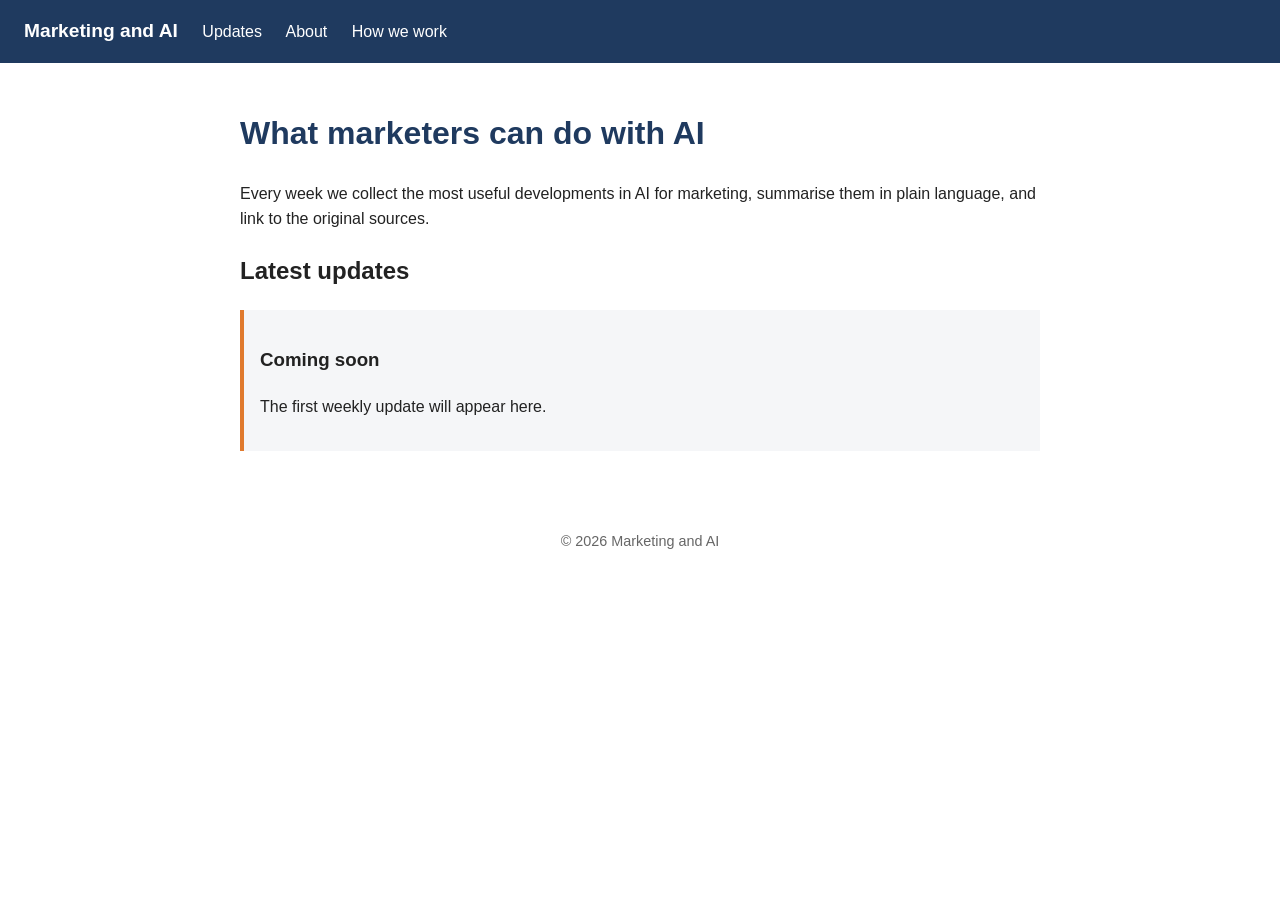
==== index.html @ e008a1bf "Update index.html" ====
<!DOCTYPE html>
<html lang="en">
<head>
  <meta charset="UTF-8">
  <meta name="viewport" content="width=device-width, initial-scale=1">
  <title>Marketing and AI</title>
  <meta name="description" content="Weekly updates on what marketers can do with AI.">
  <link rel="stylesheet" href="style.css">
</head>
<body>
  <header>
    <a href="index.html" class="logo">Marketing and AI</a>
    <a href="updates.html">Updates</a>
    <a href="about.html">About</a>
    <a href="how-we-work.html">How we work</a>
  </header>

  <main>
    <h1>What marketers can do with AI</h1>
    <p>Every week we collect the most useful developments in AI for marketing, summarise them in plain language, and link to the original sources.</p>

    <h2>Latest updates</h2>
    <div class="card">
      <h3>Coming soon</h3>
      <p>The first weekly update will appear here.</p>
    </div>
  </main>

  <footer>
    <p>© 2026 Marketing and AI</p>
  </footer>
</body>
</html>
---- style.css ----
/* Colours used across the whole site */
:root {
  --main: #1f3a5f;
  --accent: #e07a2e;
  --text: #222222;
  --light: #f5f6f8;
}

body {
  margin: 0;
  font-family: Arial, Helvetica, sans-serif;
  color: var(--text);
  line-height: 1.6;
}

/* Top menu */
header {
  background: var(--main);
  padding: 16px 24px;
}
header a {
  color: white;
  text-decoration: none;
  margin-right: 20px;
}
header .logo {
  font-weight: bold;
  font-size: 1.2em;
}

/* Page content */
main {
  max-width: 800px;
  margin: 0 auto;
  padding: 24px;
}
h1 {
  color: var(--main);
}

/* Boxes for updates */
.card {
  background: var(--light);
  border-left: 4px solid var(--accent);
  padding: 16px;
  margin-bottom: 16px;
}

footer {
  text-align: center;
  padding: 24px;
  color: #666666;
  font-size: 0.9em;
}
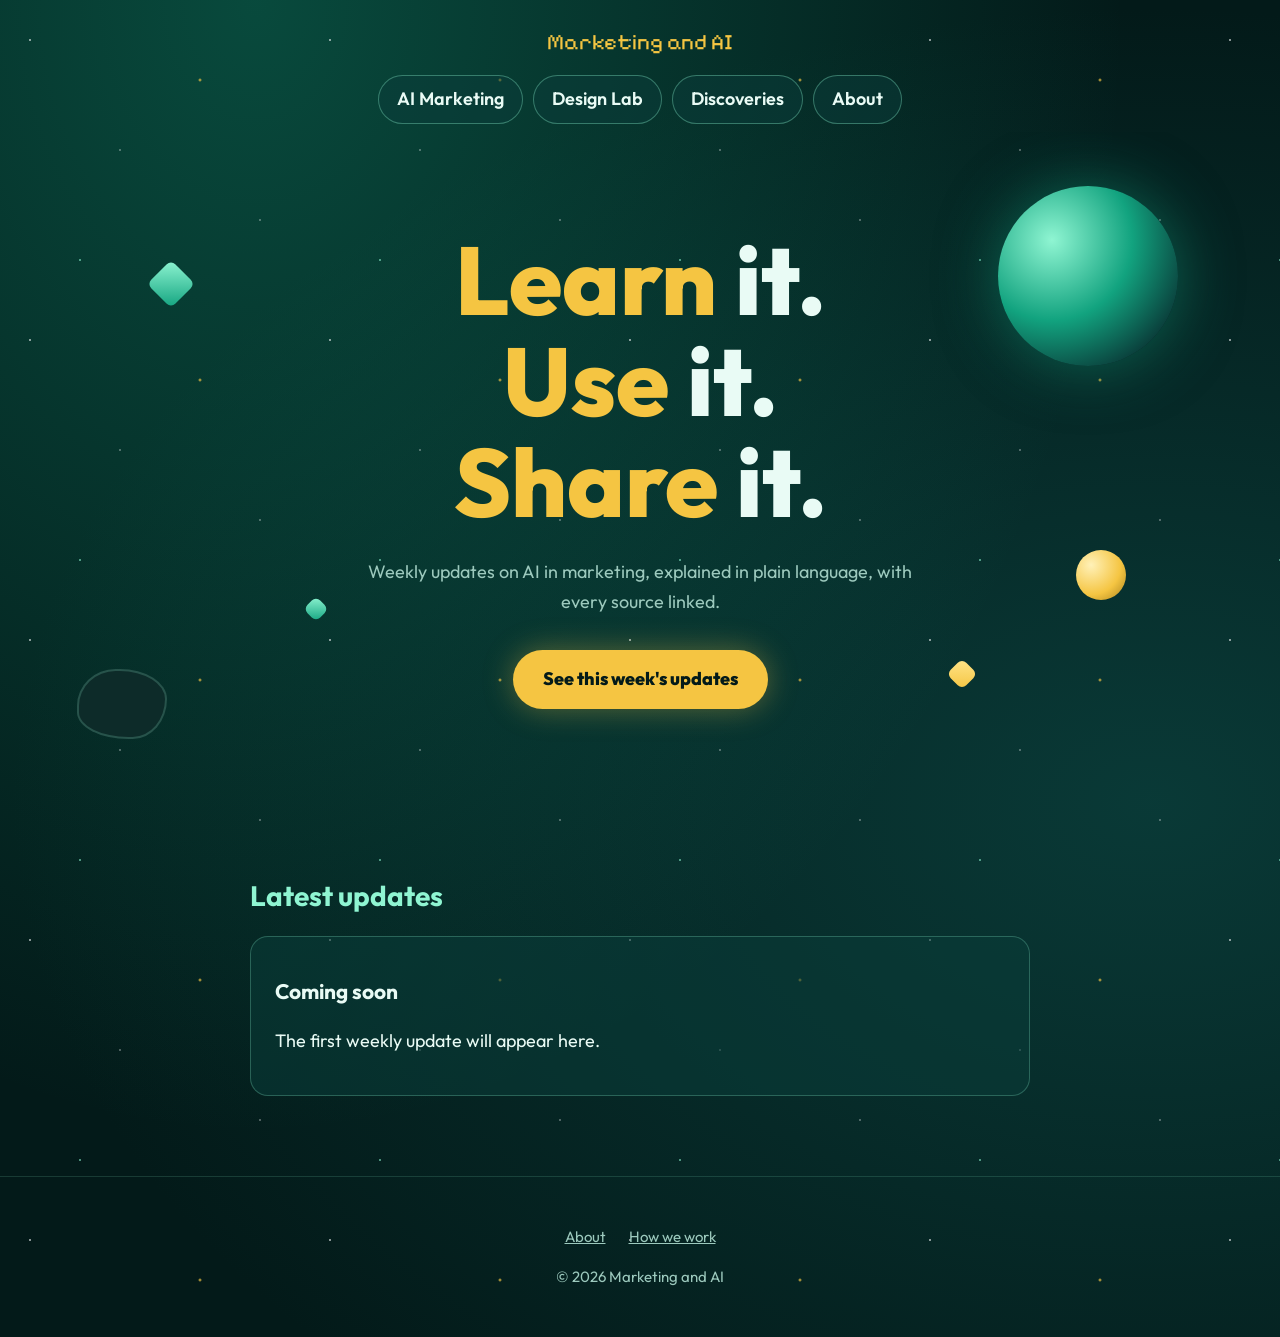
==== commit c2c8b3af: "Update index.html" ====
--- a/index.html
+++ b/index.html
@@ -3,22 +3,39 @@
 <head>
   <meta charset="UTF-8">
   <meta name="viewport" content="width=device-width, initial-scale=1">
-  <title>Marketing and AI</title>
-  <meta name="description" content="Weekly updates on what marketers can do with AI.">
+  <title>Marketing and AI | Learn it. Use it. Share it.</title>
+  <meta name="description" content="Weekly updates on AI in marketing, explained in plain language, with every source linked.">
   <link rel="stylesheet" href="style.css">
 </head>
 <body>
   <header>
     <a href="index.html" class="logo">Marketing and AI</a>
-    <a href="updates.html">Updates</a>
-    <a href="about.html">About</a>
-    <a href="how-we-work.html">How we work</a>
+    <nav>
+      <a href="updates.html">AI Marketing</a>
+      <a href="design-lab.html">Design Lab</a>
+      <a href="discoveries.html">Discoveries</a>
+      <a href="about.html">About</a>
+    </nav>
   </header>
 
+  <section class="hero">
+    <div class="shape planet"></div>
+    <div class="shape moon"></div>
+    <div class="shape crystal c1"></div>
+    <div class="shape crystal c2"></div>
+    <div class="shape crystal c3"></div>
+    <div class="shape rock"></div>
+
+    <h1>
+      <span><em>Learn</em> it.</span>
+      <span><em>Use</em> it.</span>
+      <span><em>Share</em> it.</span>
+    </h1>
+    <p>Weekly updates on AI in marketing, explained in plain language, with every source linked.</p>
+    <a class="button" href="updates.html">See this week's updates</a>
+  </section>
+
   <main>
-    <h1>What marketers can do with AI</h1>
-    <p>Every week we collect the most useful developments in AI for marketing, summarise them in plain language, and link to the original sources.</p>
-
     <h2>Latest updates</h2>
     <div class="card">
       <h3>Coming soon</h3>
@@ -27,7 +44,11 @@
   </main>
 
   <footer>
+    <p><a href="about.html">About</a> <a href="how-we-work.html">How we work</a></p>
     <p>© 2026 Marketing and AI</p>
   </footer>
+
+<!-- Cloudflare Web Analytics --><script type='module' src='https://static.cloudflareinsights.com/beacon.min.js' data-cf-beacon='{"token": "c63829bfea0d47c79f9a91db8008874c"}'></script><!-- End Cloudflare Web Analytics -->
 </body>
+  
 </html>
--- a/style.css
+++ b/style.css
@@ -1,54 +1,239 @@
-/* Colours used across the whole site */
+@import url('https://fonts.googleapis.com/css2?family=Outfit:wght@400;600;800&family=Pixelify+Sans:wght@700&display=swap');
+
+/* Brand colours */
 :root {
-  --main: #1f3a5f;
-  --accent: #e07a2e;
-  --text: #222222;
-  --light: #f5f6f8;
-}
-
+  --deep: #031a19;
+  --teal: #0a3d3a;
+  --emerald: #12a37f;
+  --mint: #8ff5d2;
+  --gold: #f5c542;
+  --text: #e9fbf5;
+  --muted: #9cc9bd;
+}
+
+* { box-sizing: border-box; }
+
+/* Space background: stars plus two soft glows */
 body {
   margin: 0;
-  font-family: Arial, Helvetica, sans-serif;
+  font-family: 'Outfit', Arial, sans-serif;
+  font-size: 18px;
+  line-height: 1.7;
   color: var(--text);
-  line-height: 1.6;
-}
-
-/* Top menu */
+  background-color: var(--deep);
+  background-image:
+    radial-gradient(1.5px 1.5px at 30px 40px, #ffffff, transparent),
+    radial-gradient(1px 1px at 120px 150px, #ffffff, transparent),
+    radial-gradient(2px 2px at 200px 80px, var(--gold), transparent),
+    radial-gradient(1px 1px at 260px 220px, #ffffff, transparent),
+    radial-gradient(1.5px 1.5px at 80px 260px, var(--mint), transparent),
+    radial-gradient(ellipse at 20% 0%, rgba(18,163,127,0.35), transparent 60%),
+    radial-gradient(ellipse at 90% 60%, rgba(10,61,58,0.9), transparent 70%);
+  background-size: 300px 300px, 300px 300px, 300px 300px, 300px 300px, 300px 300px, 100% 100%, 100% 100%;
+}
+
+/* Top: logo and centred menu */
 header {
-  background: var(--main);
-  padding: 16px 24px;
-}
-header a {
-  color: white;
+  text-align: center;
+  padding: 24px 16px 8px;
+}
+.logo {
+  font-family: 'Pixelify Sans', monospace;
+  font-size: 22px;
+  color: var(--gold);
   text-decoration: none;
-  margin-right: 20px;
-}
-header .logo {
-  font-weight: bold;
-  font-size: 1.2em;
-}
-
-/* Page content */
+}
+nav {
+  margin-top: 14px;
+  display: flex;
+  justify-content: center;
+  flex-wrap: wrap;
+  gap: 10px;
+}
+nav a {
+  color: var(--text);
+  text-decoration: none;
+  font-weight: 600;
+  padding: 8px 18px;
+  border: 1px solid rgba(143,245,210,0.35);
+  border-radius: 999px;
+  background: rgba(10,61,58,0.5);
+  transition: all 0.2s;
+}
+nav a:hover {
+  border-color: var(--gold);
+  color: var(--gold);
+}
+
+/* Hero section */
+.hero {
+  position: relative;
+  overflow: hidden;
+  min-height: 75vh;
+  display: flex;
+  flex-direction: column;
+  align-items: center;
+  justify-content: center;
+  text-align: center;
+  padding: 40px 20px;
+}
+.hero h1 {
+  font-size: clamp(44px, 9vw, 96px);
+  font-weight: 800;
+  line-height: 1.05;
+  margin: 0 0 24px;
+  position: relative;
+  z-index: 1;
+}
+.hero h1 span {
+  display: block;
+  opacity: 0;
+  animation: appear 0.8s ease-out forwards;
+}
+.hero h1 span:nth-child(2) { animation-delay: 0.8s; }
+.hero h1 span:nth-child(3) { animation-delay: 1.6s; }
+.hero h1 em {
+  font-style: normal;
+  color: var(--gold);
+}
+.hero p {
+  max-width: 560px;
+  color: var(--muted);
+  margin: 0 0 32px;
+  position: relative;
+  z-index: 1;
+}
+@keyframes appear {
+  from { opacity: 0; transform: translateY(20px); }
+  to { opacity: 1; transform: translateY(0); }
+}
+
+/* The gold button */
+.button {
+  display: inline-block;
+  position: relative;
+  z-index: 1;
+  background: var(--gold);
+  color: var(--deep);
+  font-weight: 800;
+  text-decoration: none;
+  padding: 14px 30px;
+  border-radius: 999px;
+  box-shadow: 0 0 30px rgba(245,197,66,0.35);
+  transition: transform 0.2s;
+}
+.button:hover { transform: translateY(-3px); }
+
+/* Floating space objects */
+.shape {
+  position: absolute;
+  animation: float 7s ease-in-out infinite;
+}
+.planet {
+  width: 180px;
+  height: 180px;
+  border-radius: 50%;
+  background: radial-gradient(circle at 30% 30%, var(--mint), var(--emerald) 45%, var(--teal) 80%);
+  box-shadow: 0 0 60px rgba(18,163,127,0.5);
+  top: 8%;
+  right: 8%;
+}
+.moon {
+  width: 50px;
+  height: 50px;
+  border-radius: 50%;
+  background: radial-gradient(circle at 30% 30%, #fff1b8, var(--gold) 60%, #a8801c);
+  top: 62%;
+  right: 12%;
+  animation-delay: -3s;
+}
+.crystal {
+  width: 34px;
+  height: 34px;
+  background: linear-gradient(135deg, var(--mint), var(--emerald));
+  rotate: 45deg;
+  border-radius: 6px;
+}
+.c1 { top: 20%; left: 12%; }
+.c2 {
+  bottom: 18%;
+  right: 24%;
+  width: 22px;
+  height: 22px;
+  background: linear-gradient(135deg, #ffe58a, var(--gold));
+  animation-delay: -2s;
+}
+.c3 {
+  bottom: 28%;
+  left: 24%;
+  width: 18px;
+  height: 18px;
+  animation-delay: -4s;
+}
+.rock {
+  width: 90px;
+  height: 70px;
+  background: #0d2b29;
+  border: 2px solid rgba(143,245,210,0.2);
+  border-radius: 45% 55% 40% 60% / 55% 45% 60% 40%;
+  bottom: 10%;
+  left: 6%;
+  animation-duration: 9s;
+}
+@keyframes float {
+  0%, 100% { translate: 0 0; }
+  50% { translate: 0 -22px; }
+}
+
+/* Normal page content */
 main {
-  max-width: 800px;
+  max-width: 820px;
   margin: 0 auto;
-  padding: 24px;
-}
-h1 {
-  color: var(--main);
-}
-
-/* Boxes for updates */
+  padding: 32px 20px 60px;
+}
+main h1 {
+  font-size: 40px;
+  color: var(--gold);
+  line-height: 1.2;
+}
+h2 {
+  font-size: 28px;
+  color: var(--mint);
+  line-height: 1.2;
+  margin-top: 40px;
+}
+h3 {
+  font-size: 21px;
+  line-height: 1.3;
+}
+a { color: var(--gold); }
 .card {
-  background: var(--light);
-  border-left: 4px solid var(--accent);
-  padding: 16px;
-  margin-bottom: 16px;
-}
-
+  background: rgba(10,61,58,0.55);
+  border: 1px solid rgba(143,245,210,0.25);
+  border-radius: 18px;
+  padding: 20px 24px;
+  margin-bottom: 20px;
+}
 footer {
   text-align: center;
-  padding: 24px;
-  color: #666666;
-  font-size: 0.9em;
-}
+  padding: 32px 20px;
+  color: var(--muted);
+  font-size: 15px;
+  border-top: 1px solid rgba(143,245,210,0.15);
+}
+footer a {
+  color: var(--muted);
+  margin: 0 10px;
+}
+
+/* Phones: smaller planet, fewer objects */
+@media (max-width: 600px) {
+  .hero { min-height: auto; padding: 60px 20px; }
+  .planet { width: 110px; height: 110px; top: 2%; right: -25px; }
+  .moon, .rock, .c2 { display: none; }
+}
+
+/* Respect visitors who switch off animations */
+@media (prefers-reduced-motion: reduce) {
+  .shape, .hero h1 span { animation: none; opacity: 1; }
+}
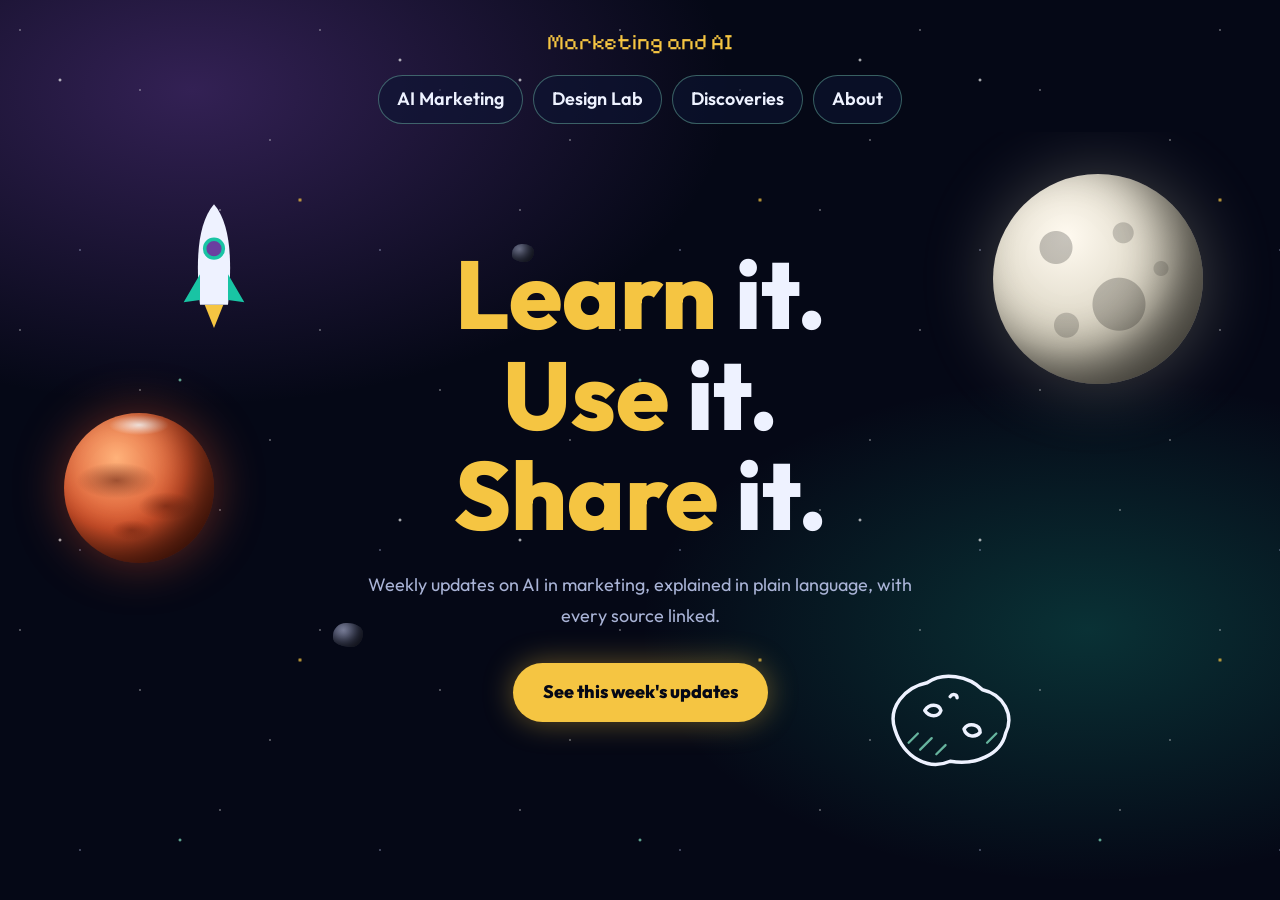
==== commit 815762ee: "Update index.html" ====
--- a/index.html
+++ b/index.html
@@ -18,13 +18,25 @@
     </nav>
   </header>
 
-  <section class="hero">
-    <div class="shape planet"></div>
-    <div class="shape moon"></div>
-    <div class="shape crystal c1"></div>
-    <div class="shape crystal c2"></div>
-    <div class="shape crystal c3"></div>
-    <div class="shape rock"></div>
+   <section class="hero">
+    <div class="float moon"></div>
+    <div class="float mars"></div>
+    <svg class="float rocket" viewBox="0 0 60 110" aria-hidden="true">
+      <path class="flame" d="M22 88 L30 108 L38 88 Z" fill="#f5c542"/>
+      <path d="M30 2 C44 18 46 50 42 88 L18 88 C14 50 16 18 30 2 Z" fill="#eef2ff"/>
+      <path d="M18 62 L4 86 L18 84 Z M42 62 L56 86 L42 84 Z" fill="#19c4a4"/>
+      <circle cx="30" cy="40" r="8" fill="#6b3fa0" stroke="#19c4a4" stroke-width="3"/>
+    </svg>
+    <svg class="doodle" viewBox="0 0 130 100" aria-hidden="true">
+      <path d="M18 58 C12 40 26 22 46 18 C60 8 82 12 94 24 C112 28 122 46 114 62 C110 80 88 90 66 86 C48 94 26 84 18 58 Z"/>
+      <path d="M44 42 C48 36 56 36 58 42 C56 48 48 48 44 42 Z"/>
+      <path d="M78 58 C82 52 92 54 92 61 C88 66 80 65 78 58 Z"/>
+      <path d="M66 30 C68 27 72 28 72 31"/>
+      <path class="shade" d="M30 70 L38 62 M40 76 L50 66 M54 80 L62 72 M98 70 L106 62"/>
+    </svg>
+    <div class="float asteroid a2"></div>
+    <div class="float asteroid a3"></div>
+    <div class="shooting-star"></div>
 
     <h1>
       <span><em>Learn</em> it.</span>
@@ -34,21 +46,3 @@
     <p>Weekly updates on AI in marketing, explained in plain language, with every source linked.</p>
     <a class="button" href="updates.html">See this week's updates</a>
   </section>
-
-  <main>
-    <h2>Latest updates</h2>
-    <div class="card">
-      <h3>Coming soon</h3>
-      <p>The first weekly update will appear here.</p>
-    </div>
-  </main>
-
-  <footer>
-    <p><a href="about.html">About</a> <a href="how-we-work.html">How we work</a></p>
-    <p>© 2026 Marketing and AI</p>
-  </footer>
-
-<!-- Cloudflare Web Analytics --><script type='module' src='https://static.cloudflareinsights.com/beacon.min.js' data-cf-beacon='{"token": "c63829bfea0d47c79f9a91db8008874c"}'></script><!-- End Cloudflare Web Analytics -->
-</body>
-  
-</html>
--- a/style.css
+++ b/style.css
@@ -2,40 +2,76 @@
 
 /* Brand colours */
 :root {
-  --deep: #031a19;
-  --teal: #0a3d3a;
-  --emerald: #12a37f;
+  --space: #050816;
+  --navy: #0d1433;
+  --purple: #6b3fa0;
+  --teal: #19c4a4;
   --mint: #8ff5d2;
   --gold: #f5c542;
-  --text: #e9fbf5;
-  --muted: #9cc9bd;
+  --text: #eef2ff;
+  --muted: #a9b3d6;
 }
 
 * { box-sizing: border-box; }
 
-/* Space background: stars plus two soft glows */
+/* Deep space with two nebula clouds */
 body {
   margin: 0;
+  min-height: 100vh;
   font-family: 'Outfit', Arial, sans-serif;
   font-size: 18px;
   line-height: 1.7;
   color: var(--text);
-  background-color: var(--deep);
+  background:
+    radial-gradient(ellipse 60% 50% at 15% 10%, rgba(107,63,160,0.45), transparent 70%),
+    radial-gradient(ellipse 50% 40% at 85% 70%, rgba(25,196,164,0.22), transparent 70%),
+    var(--space);
+  background-attachment: fixed;
+}
+
+/* Two layers of stars on every page: small drifting ones and bigger twinkling ones */
+body::before,
+body::after {
+  content: "";
+  position: fixed;
+  inset: 0;
+  z-index: -1;
+  pointer-events: none;
+}
+body::before {
   background-image:
-    radial-gradient(1.5px 1.5px at 30px 40px, #ffffff, transparent),
-    radial-gradient(1px 1px at 120px 150px, #ffffff, transparent),
-    radial-gradient(2px 2px at 200px 80px, var(--gold), transparent),
-    radial-gradient(1px 1px at 260px 220px, #ffffff, transparent),
-    radial-gradient(1.5px 1.5px at 80px 260px, var(--mint), transparent),
-    radial-gradient(ellipse at 20% 0%, rgba(18,163,127,0.35), transparent 60%),
-    radial-gradient(ellipse at 90% 60%, rgba(10,61,58,0.9), transparent 70%);
-  background-size: 300px 300px, 300px 300px, 300px 300px, 300px 300px, 300px 300px, 100% 100%, 100% 100%;
+    radial-gradient(1px 1px at 20px 30px, #ffffff, transparent),
+    radial-gradient(1px 1px at 140px 90px, #ffffff, transparent),
+    radial-gradient(1px 1px at 220px 210px, #ffffff, transparent),
+    radial-gradient(1px 1px at 80px 250px, #cfd8ff, transparent),
+    radial-gradient(1px 1px at 270px 140px, #ffffff, transparent);
+  background-size: 300px 300px;
+  animation: drift 120s linear infinite;
+}
+body::after {
+  background-image:
+    radial-gradient(2px 2px at 60px 80px, #ffffff, transparent),
+    radial-gradient(2.5px 2.5px at 300px 200px, var(--gold), transparent),
+    radial-gradient(2px 2px at 180px 380px, var(--mint), transparent),
+    radial-gradient(2px 2px at 400px 60px, #ffffff, transparent);
+  background-size: 460px 460px;
+  animation: drift 200s linear infinite, twinkle 3s ease-in-out infinite alternate;
+}
+@keyframes drift {
+  from { background-position: 0 0; }
+  to { background-position: -600px 300px; }
+}
+@keyframes twinkle {
+  from { opacity: 1; }
+  to { opacity: 0.3; }
 }
 
 /* Top: logo and centred menu */
 header {
   text-align: center;
   padding: 24px 16px 8px;
+  position: relative;
+  z-index: 2;
 }
 .logo {
   font-family: 'Pixelify Sans', monospace;
@@ -57,7 +93,7 @@
   padding: 8px 18px;
   border: 1px solid rgba(143,245,210,0.35);
   border-radius: 999px;
-  background: rgba(10,61,58,0.5);
+  background: rgba(13,20,51,0.6);
   transition: all 0.2s;
 }
 nav a:hover {
@@ -69,7 +105,7 @@
 .hero {
   position: relative;
   overflow: hidden;
-  min-height: 75vh;
+  min-height: 78vh;
   display: flex;
   flex-direction: column;
   align-items: center;
@@ -83,7 +119,7 @@
   line-height: 1.05;
   margin: 0 0 24px;
   position: relative;
-  z-index: 1;
+  z-index: 2;
 }
 .hero h1 span {
   display: block;
@@ -101,7 +137,7 @@
   color: var(--muted);
   margin: 0 0 32px;
   position: relative;
-  z-index: 1;
+  z-index: 2;
 }
 @keyframes appear {
   from { opacity: 0; transform: translateY(20px); }
@@ -112,77 +148,133 @@
 .button {
   display: inline-block;
   position: relative;
-  z-index: 1;
+  z-index: 2;
   background: var(--gold);
-  color: var(--deep);
+  color: var(--space);
   font-weight: 800;
   text-decoration: none;
   padding: 14px 30px;
   border-radius: 999px;
-  box-shadow: 0 0 30px rgba(245,197,66,0.35);
+  box-shadow: 0 0 30px rgba(245,197,66,0.4);
   transition: transform 0.2s;
 }
 .button:hover { transform: translateY(-3px); }
 
-/* Floating space objects */
-.shape {
+/* Everything that floats */
+.float {
   position: absolute;
-  animation: float 7s ease-in-out infinite;
-}
-.planet {
-  width: 180px;
-  height: 180px;
+  animation: float 6s ease-in-out infinite;
+}
+@keyframes float {
+  0%, 100% { transform: translateY(0) rotate(0deg); }
+  50% { transform: translateY(-30px) rotate(4deg); }
+}
+
+/* Moon on the right: big, with craters and shadow */
+.moon {
+  width: 210px;
+  height: 210px;
   border-radius: 50%;
-  background: radial-gradient(circle at 30% 30%, var(--mint), var(--emerald) 45%, var(--teal) 80%);
-  box-shadow: 0 0 60px rgba(18,163,127,0.5);
-  top: 8%;
-  right: 8%;
-}
-.moon {
-  width: 50px;
-  height: 50px;
+  top: 6%;
+  right: 6%;
+  background:
+    radial-gradient(circle at 30% 35%, rgba(0,0,0,0.22) 16px, transparent 17px),
+    radial-gradient(circle at 62% 28%, rgba(0,0,0,0.18) 10px, transparent 11px),
+    radial-gradient(circle at 60% 62%, rgba(0,0,0,0.22) 26px, transparent 27px),
+    radial-gradient(circle at 35% 72%, rgba(0,0,0,0.18) 12px, transparent 13px),
+    radial-gradient(circle at 80% 45%, rgba(0,0,0,0.15) 7px, transparent 8px),
+    radial-gradient(circle at 35% 30%, #fffaf0, #d8d2c0 55%, #7d7868);
+  box-shadow: inset -30px -24px 50px rgba(0,0,0,0.6), 0 0 70px rgba(255,248,220,0.25);
+  animation-duration: 9s;
+}
+
+/* Mars on the left: red-orange, dark patches, white polar cap */
+.mars {
+  width: 150px;
+  height: 150px;
   border-radius: 50%;
-  background: radial-gradient(circle at 30% 30%, #fff1b8, var(--gold) 60%, #a8801c);
-  top: 62%;
-  right: 12%;
+  top: 40%;
+  left: 5%;
+  background:
+    radial-gradient(ellipse 30px 10px at 50% 8%, rgba(255,255,255,0.85), transparent),
+    radial-gradient(ellipse 40px 18px at 35% 45%, rgba(90,25,10,0.55), transparent),
+    radial-gradient(ellipse 28px 14px at 68% 62%, rgba(90,25,10,0.5), transparent),
+    radial-gradient(ellipse 20px 10px at 45% 78%, rgba(90,25,10,0.4), transparent),
+    radial-gradient(circle at 35% 30%, #ffb27a, #d9532b 50%, #6e1f0c 85%);
+  box-shadow: inset -22px -18px 36px rgba(0,0,0,0.55), 0 0 50px rgba(217,83,43,0.45);
   animation-delay: -3s;
-}
-.crystal {
-  width: 34px;
-  height: 34px;
-  background: linear-gradient(135deg, var(--mint), var(--emerald));
-  rotate: 45deg;
-  border-radius: 6px;
-}
-.c1 { top: 20%; left: 12%; }
-.c2 {
-  bottom: 18%;
-  right: 24%;
-  width: 22px;
-  height: 22px;
-  background: linear-gradient(135deg, #ffe58a, var(--gold));
-  animation-delay: -2s;
-}
-.c3 {
-  bottom: 28%;
-  left: 24%;
-  width: 18px;
-  height: 18px;
-  animation-delay: -4s;
-}
-.rock {
-  width: 90px;
-  height: 70px;
-  background: #0d2b29;
-  border: 2px solid rgba(143,245,210,0.2);
+  animation-duration: 7s;
+}
+
+/* Hand-drawn doodle rock */
+.doodle {
+  position: absolute;
+  width: 150px;
+  bottom: 8%;
+  right: 20%;
+  animation: tumble 12s ease-in-out infinite;
+}
+.doodle path {
+  fill: none;
+  stroke: #eef2ff;
+  stroke-width: 3;
+  stroke-linecap: round;
+  stroke-linejoin: round;
+}
+.doodle .shade {
+  stroke: var(--mint);
+  stroke-width: 2;
+  opacity: 0.7;
+}
+@keyframes tumble {
+  0%, 100% { transform: translateY(0) rotate(-6deg); }
+  50% { transform: translateY(-18px) rotate(8deg); }
+}
+
+/* Rocket */
+.rocket {
+  width: 70px;
+  top: 10%;
+  left: 14%;
+  animation-duration: 5s;
+}
+.rocket .flame {
+  transform-box: fill-box;
+  transform-origin: top center;
+  animation: flicker 0.15s ease-in-out infinite alternate;
+}
+@keyframes flicker {
+  from { transform: scaleY(1); }
+  to { transform: scaleY(1.35); }
+}
+
+/* Small asteroids */
+.asteroid {
+  background: radial-gradient(circle at 35% 30%, #7a7f99, #3a3f58 60%, #1c1f30);
+  box-shadow: inset -6px -6px 12px rgba(0,0,0,0.6);
   border-radius: 45% 55% 40% 60% / 55% 45% 60% 40%;
-  bottom: 10%;
-  left: 6%;
-  animation-duration: 9s;
-}
-@keyframes float {
-  0%, 100% { translate: 0 0; }
-  50% { translate: 0 -22px; }
+}
+.a2 { width: 30px; height: 24px; top: 70%; left: 26%; animation-delay: -4s; }
+.a3 { width: 22px; height: 18px; top: 16%; left: 40%; animation-delay: -1s; animation-duration: 7s; }
+
+/* Shooting star */
+.shooting-star {
+  position: absolute;
+  top: 12%;
+  left: 70%;
+  width: 160px;
+  height: 2px;
+  background: linear-gradient(90deg, #ffffff, transparent);
+  transform: rotate(-35deg);
+  opacity: 0;
+  animation: shoot 7s ease-in infinite;
+  animation-delay: 2s;
+}
+@keyframes shoot {
+  0% { opacity: 0; translate: 0 0; }
+  2% { opacity: 1; }
+  12% { opacity: 0; translate: -500px 350px; }
+  100% { opacity: 0; translate: -500px 350px; }
 }
 
 /* Normal page content */
@@ -190,6 +282,8 @@
   max-width: 820px;
   margin: 0 auto;
   padding: 32px 20px 60px;
+  position: relative;
+  z-index: 2;
 }
 main h1 {
   font-size: 40px;
@@ -208,7 +302,7 @@
 }
 a { color: var(--gold); }
 .card {
-  background: rgba(10,61,58,0.55);
+  background: rgba(13,20,51,0.7);
   border: 1px solid rgba(143,245,210,0.25);
   border-radius: 18px;
   padding: 20px 24px;
@@ -226,14 +320,17 @@
   margin: 0 10px;
 }
 
-/* Phones: smaller planet, fewer objects */
+/* Phones: smaller and fewer objects */
 @media (max-width: 600px) {
-  .hero { min-height: auto; padding: 60px 20px; }
-  .planet { width: 110px; height: 110px; top: 2%; right: -25px; }
-  .moon, .rock, .c2 { display: none; }
+  .hero { min-height: auto; padding: 90px 20px 70px; }
+  .moon { width: 110px; height: 110px; top: 10px; right: -30px; }
+  .mars { width: 70px; height: 70px; top: auto; bottom: 6%; left: -15px; }
+  .rocket { width: 45px; top: 10px; left: 6%; }
+  .doodle, .a2, .a3 { display: none; }
 }
 
 /* Respect visitors who switch off animations */
 @media (prefers-reduced-motion: reduce) {
-  .shape, .hero h1 span { animation: none; opacity: 1; }
-}
+  *, *::before, *::after { animation: none !important; }
+  .hero h1 span { opacity: 1; }
+}
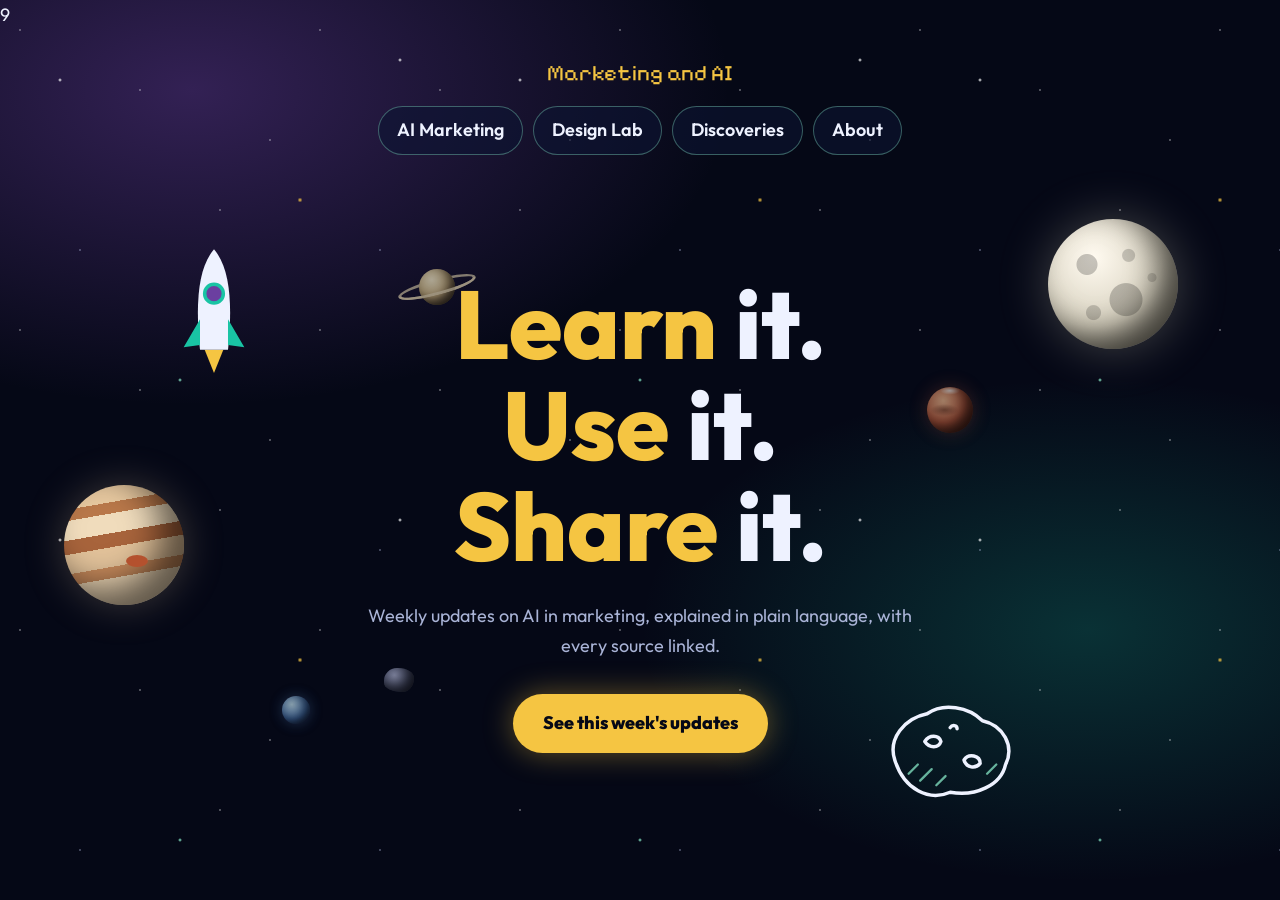
==== commit 3dbc1038: "Update index.html" ====
--- a/index.html
+++ b/index.html
@@ -1,4 +1,4 @@
-<!DOCTYPE html>
+9<!DOCTYPE html>
 <html lang="en">
 <head>
   <meta charset="UTF-8">
@@ -7,6 +7,8 @@
   <meta name="description" content="Weekly updates on AI in marketing, explained in plain language, with every source linked.">
   <link rel="stylesheet" href="style.css">
 </head>
+  <!-- Cloudflare Web Analytics --><script type='module' src='https://static.cloudflareinsights.com/beacon.min.js' data-cf-beacon='{"token": "c63829bfea0d47c79f9a91db8008874c"}'></script><!-- End Cloudflare Web Analytics -->
+
 <body>
   <header>
     <a href="index.html" class="logo">Marketing and AI</a>
@@ -18,15 +20,30 @@
     </nav>
   </header>
 
-   <section class="hero">
-    <div class="float moon"></div>
-    <div class="float mars"></div>
-    <svg class="float rocket" viewBox="0 0 60 110" aria-hidden="true">
-      <path class="flame" d="M22 88 L30 108 L38 88 Z" fill="#f5c542"/>
-      <path d="M30 2 C44 18 46 50 42 88 L18 88 C14 50 16 18 30 2 Z" fill="#eef2ff"/>
-      <path d="M18 62 L4 86 L18 84 Z M42 62 L56 86 L42 84 Z" fill="#19c4a4"/>
-      <circle cx="30" cy="40" r="8" fill="#6b3fa0" stroke="#19c4a4" stroke-width="3"/>
-    </svg>
+    <!-- HERO: the big opening area of the homepage. Everything inside floats behind the headline. -->
+  <section class="hero">
+
+    <!-- FAR LAYER: small, faded, slightly blurred and slow-moving, so these look far away -->
+    <!-- Neptune: tiny blue planet, the farthest away -->
+    <div class="planet far neptune"></div>
+    <!-- Mars: small red planet in the distance -->
+    <div class="planet far mars"></div>
+    <!-- Saturn: a ball with a ring. The ring is split in two (back and front) so it seems to wrap around the planet -->
+    <div class="far saturn" style="position:absolute">
+      <div class="ring"></div>
+      <div class="ball"></div>
+      <div class="ring front"></div>
+    </div>
+
+    <!-- MIDDLE AND NEAR LAYER: bigger, sharper, and moving more, so these look closer -->
+    <!-- Jupiter: striped planet on the left -->
+    <div class="planet float jupiter"></div>
+    <!-- Moon: cratered moon on the right -->
+    <div class="planet float moon"></div>
+    <!-- A small grey asteroid -->
+    <div class="float asteroid a2"></div>
+
+    <!-- Doodle rock: a hand-drawn outline made with SVG (a drawing written in code). Each path is one line of the drawing -->
     <svg class="doodle" viewBox="0 0 130 100" aria-hidden="true">
       <path d="M18 58 C12 40 26 22 46 18 C60 8 82 12 94 24 C112 28 122 46 114 62 C110 80 88 90 66 86 C48 94 26 84 18 58 Z"/>
       <path d="M44 42 C48 36 56 36 58 42 C56 48 48 48 44 42 Z"/>
@@ -34,15 +51,30 @@
       <path d="M66 30 C68 27 72 28 72 31"/>
       <path class="shade" d="M30 70 L38 62 M40 76 L50 66 M54 80 L62 72 M98 70 L106 62"/>
     </svg>
-    <div class="float asteroid a2"></div>
-    <div class="float asteroid a3"></div>
+
+    <!-- Rocket: also an SVG drawing. Parts in order: flame (flickers), body, fins, window -->
+    <svg class="float rocket" viewBox="0 0 60 110" aria-hidden="true">
+      <path class="flame" d="M22 88 L30 108 L38 88 Z" fill="#f5c542"/>
+      <path d="M30 2 C44 18 46 50 42 88 L18 88 C14 50 16 18 30 2 Z" fill="#eef2ff"/>
+      <path d="M18 62 L4 86 L18 84 Z M42 62 L56 86 L42 84 Z" fill="#19c4a4"/>
+      <circle cx="30" cy="40" r="8" fill="#6b3fa0" stroke="#19c4a4" stroke-width="3"/>
+    </svg>
+
+    <!-- Shooting star: a thin line of light that crosses the sky every few seconds -->
     <div class="shooting-star"></div>
 
+    <!-- HEADLINE: three lines that appear one after another. "em" marks the words shown in gold -->
     <h1>
       <span><em>Learn</em> it.</span>
       <span><em>Use</em> it.</span>
       <span><em>Share</em> it.</span>
     </h1>
+
+    <!-- SUBLINE: one sentence telling visitors what they get -->
     <p>Weekly updates on AI in marketing, explained in plain language, with every source linked.</p>
+
+    <!-- BUTTON: the main call to action, leading to the Updates page -->
     <a class="button" href="updates.html">See this week's updates</a>
+
   </section>
+  <!-- END OF HERO -->
--- a/style.css
+++ b/style.css
@@ -160,53 +160,132 @@
 }
 .button:hover { transform: translateY(-3px); }
 
-/* Everything that floats */
+/* Everything that floats. Near objects move more, far objects move less */
 .float {
   position: absolute;
   animation: float 6s ease-in-out infinite;
 }
 @keyframes float {
   0%, 100% { transform: translateY(0) rotate(0deg); }
-  50% { transform: translateY(-30px) rotate(4deg); }
-}
-
-/* Moon on the right: big, with craters and shadow */
+  50% { transform: translateY(-24px) rotate(4deg); }
+}
+
+/* Far layer: small, dimmer, slightly blurred, slow. This creates the sense of distance */
+.far {
+  filter: blur(0.6px) saturate(0.7) brightness(0.8);
+  opacity: 0.85;
+  animation: float-far 16s ease-in-out infinite;
+}
+@keyframes float-far {
+  0%, 100% { transform: translateY(0); }
+  50% { transform: translateY(-6px); }
+}
+
+/* Planet base: round, lit from the top left */
+.planet {
+  position: absolute;
+  border-radius: 50%;
+}
+
+/* Moon (near, right): craters and shadow */
 .moon {
-  width: 210px;
-  height: 210px;
-  border-radius: 50%;
-  top: 6%;
-  right: 6%;
+  width: 130px;
+  height: 130px;
+  top: 8%;
+  right: 8%;
   background:
-    radial-gradient(circle at 30% 35%, rgba(0,0,0,0.22) 16px, transparent 17px),
-    radial-gradient(circle at 62% 28%, rgba(0,0,0,0.18) 10px, transparent 11px),
-    radial-gradient(circle at 60% 62%, rgba(0,0,0,0.22) 26px, transparent 27px),
-    radial-gradient(circle at 35% 72%, rgba(0,0,0,0.18) 12px, transparent 13px),
-    radial-gradient(circle at 80% 45%, rgba(0,0,0,0.15) 7px, transparent 8px),
+    radial-gradient(circle at 30% 35%, rgba(0,0,0,0.22) 10px, transparent 11px),
+    radial-gradient(circle at 62% 28%, rgba(0,0,0,0.18) 6px, transparent 7px),
+    radial-gradient(circle at 60% 62%, rgba(0,0,0,0.22) 16px, transparent 17px),
+    radial-gradient(circle at 35% 72%, rgba(0,0,0,0.18) 7px, transparent 8px),
+    radial-gradient(circle at 80% 45%, rgba(0,0,0,0.15) 4px, transparent 5px),
     radial-gradient(circle at 35% 30%, #fffaf0, #d8d2c0 55%, #7d7868);
-  box-shadow: inset -30px -24px 50px rgba(0,0,0,0.6), 0 0 70px rgba(255,248,220,0.25);
+  box-shadow: inset -18px -14px 30px rgba(0,0,0,0.6), 0 0 50px rgba(255,248,220,0.25);
   animation-duration: 9s;
 }
 
-/* Mars on the left: red-orange, dark patches, white polar cap */
-.mars {
-  width: 150px;
-  height: 150px;
-  border-radius: 50%;
-  top: 40%;
+/* Jupiter (middle distance, left): striped bands */
+.jupiter {
+  width: 120px;
+  height: 120px;
+  top: 46%;
   left: 5%;
   background:
-    radial-gradient(ellipse 30px 10px at 50% 8%, rgba(255,255,255,0.85), transparent),
-    radial-gradient(ellipse 40px 18px at 35% 45%, rgba(90,25,10,0.55), transparent),
-    radial-gradient(ellipse 28px 14px at 68% 62%, rgba(90,25,10,0.5), transparent),
-    radial-gradient(ellipse 20px 10px at 45% 78%, rgba(90,25,10,0.4), transparent),
+    linear-gradient(170deg,
+      #e8c9a0 0%, #e8c9a0 18%,
+      #b9784a 18%, #b9784a 26%,
+      #f0dcbc 26%, #f0dcbc 40%,
+      #a8643c 40%, #a8643c 50%,
+      #e2c29a 50%, #e2c29a 64%,
+      #c4885a 64%, #c4885a 72%,
+      #efd8b6 72%, #efd8b6 100%);
+  box-shadow: inset -22px -16px 34px rgba(0,0,0,0.6), 0 0 40px rgba(232,201,160,0.25);
+  animation-duration: 8s;
+  animation-delay: -3s;
+}
+.jupiter::after {
+  content: "";
+  position: absolute;
+  width: 22px;
+  height: 12px;
+  border-radius: 50%;
+  background: #b4512e;
+  top: 58%;
+  left: 52%;
+}
+
+/* Mars (far): small red dot in the distance */
+.mars {
+  width: 46px;
+  height: 46px;
+  top: 32%;
+  right: 24%;
+  background:
+    radial-gradient(ellipse 10px 4px at 50% 8%, rgba(255,255,255,0.8), transparent),
+    radial-gradient(ellipse 14px 6px at 38% 50%, rgba(90,25,10,0.5), transparent),
     radial-gradient(circle at 35% 30%, #ffb27a, #d9532b 50%, #6e1f0c 85%);
-  box-shadow: inset -22px -18px 36px rgba(0,0,0,0.55), 0 0 50px rgba(217,83,43,0.45);
-  animation-delay: -3s;
-  animation-duration: 7s;
-}
-
-/* Hand-drawn doodle rock */
+  box-shadow: inset -8px -6px 12px rgba(0,0,0,0.55), 0 0 20px rgba(217,83,43,0.4);
+}
+
+/* Saturn (far): small, with a ring */
+.saturn {
+  width: 80px;
+  height: 80px;
+  top: 12%;
+  left: 31%;
+}
+.saturn .ball {
+  position: absolute;
+  inset: 22px;
+  border-radius: 50%;
+  background: radial-gradient(circle at 35% 30%, #fff0c2, #d8b46a 50%, #6b5224 85%);
+  box-shadow: inset -6px -5px 10px rgba(0,0,0,0.55);
+}
+.saturn .ring {
+  position: absolute;
+  left: 0;
+  right: 0;
+  top: 32px;
+  height: 16px;
+  border-radius: 50%;
+  border: 3px solid rgba(240,220,170,0.8);
+  transform: rotate(-15deg);
+}
+.saturn .ring.front {
+  clip-path: inset(50% 0 0 0);
+}
+
+/* Neptune (farthest): tiny blue dot */
+.neptune {
+  width: 28px;
+  height: 28px;
+  bottom: 20%;
+  left: 22%;
+  background: radial-gradient(circle at 35% 30%, #b8e6ff, #3a7bd5 55%, #13275c 90%);
+  box-shadow: inset -5px -4px 8px rgba(0,0,0,0.5), 0 0 14px rgba(58,123,213,0.5);
+}
+
+/* Hand-drawn doodle rock (near) */
 .doodle {
   position: absolute;
   width: 150px;
@@ -231,10 +310,10 @@
   50% { transform: translateY(-18px) rotate(8deg); }
 }
 
-/* Rocket */
+/* Rocket (nearest) */
 .rocket {
   width: 70px;
-  top: 10%;
+  top: 12%;
   left: 14%;
   animation-duration: 5s;
 }
@@ -254,8 +333,7 @@
   box-shadow: inset -6px -6px 12px rgba(0,0,0,0.6);
   border-radius: 45% 55% 40% 60% / 55% 45% 60% 40%;
 }
-.a2 { width: 30px; height: 24px; top: 70%; left: 26%; animation-delay: -4s; }
-.a3 { width: 22px; height: 18px; top: 16%; left: 40%; animation-delay: -1s; animation-duration: 7s; }
+.a2 { width: 30px; height: 24px; top: 72%; left: 30%; animation-delay: -4s; }
 
 /* Shooting star */
 .shooting-star {
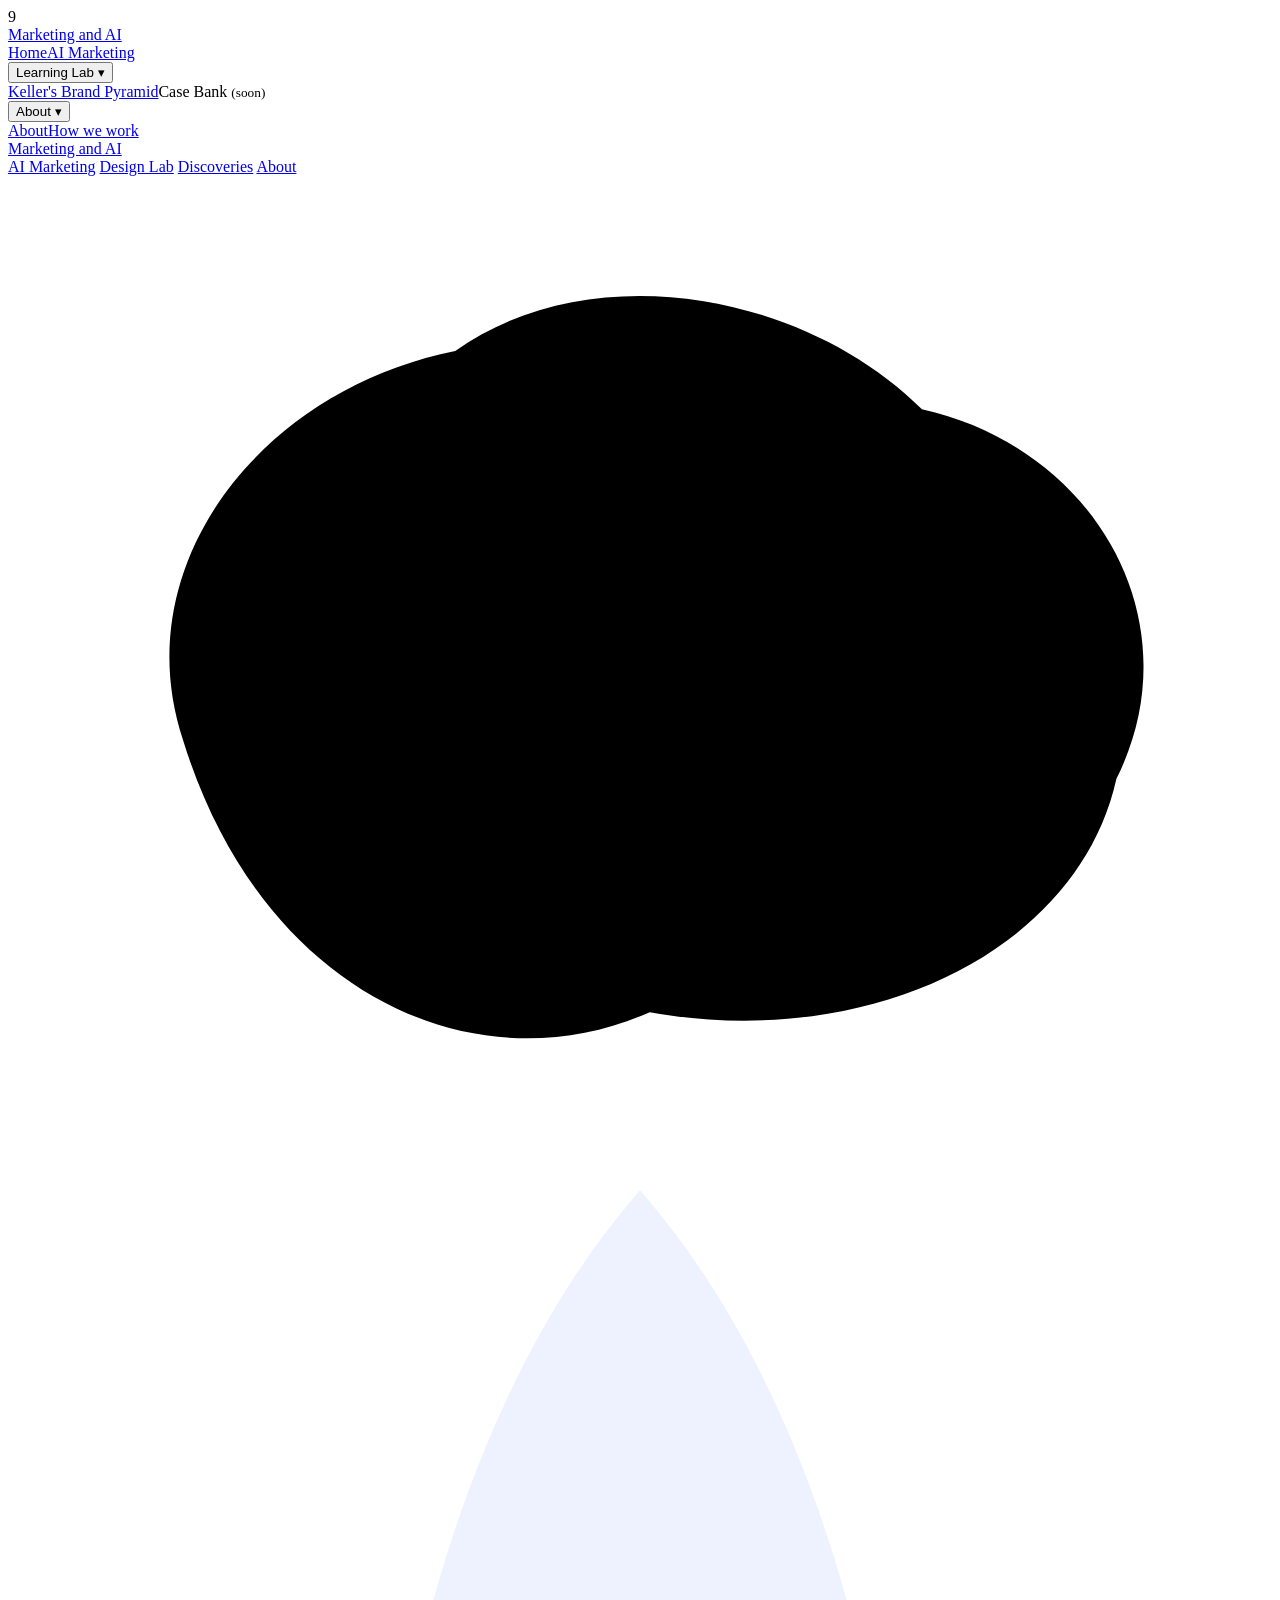
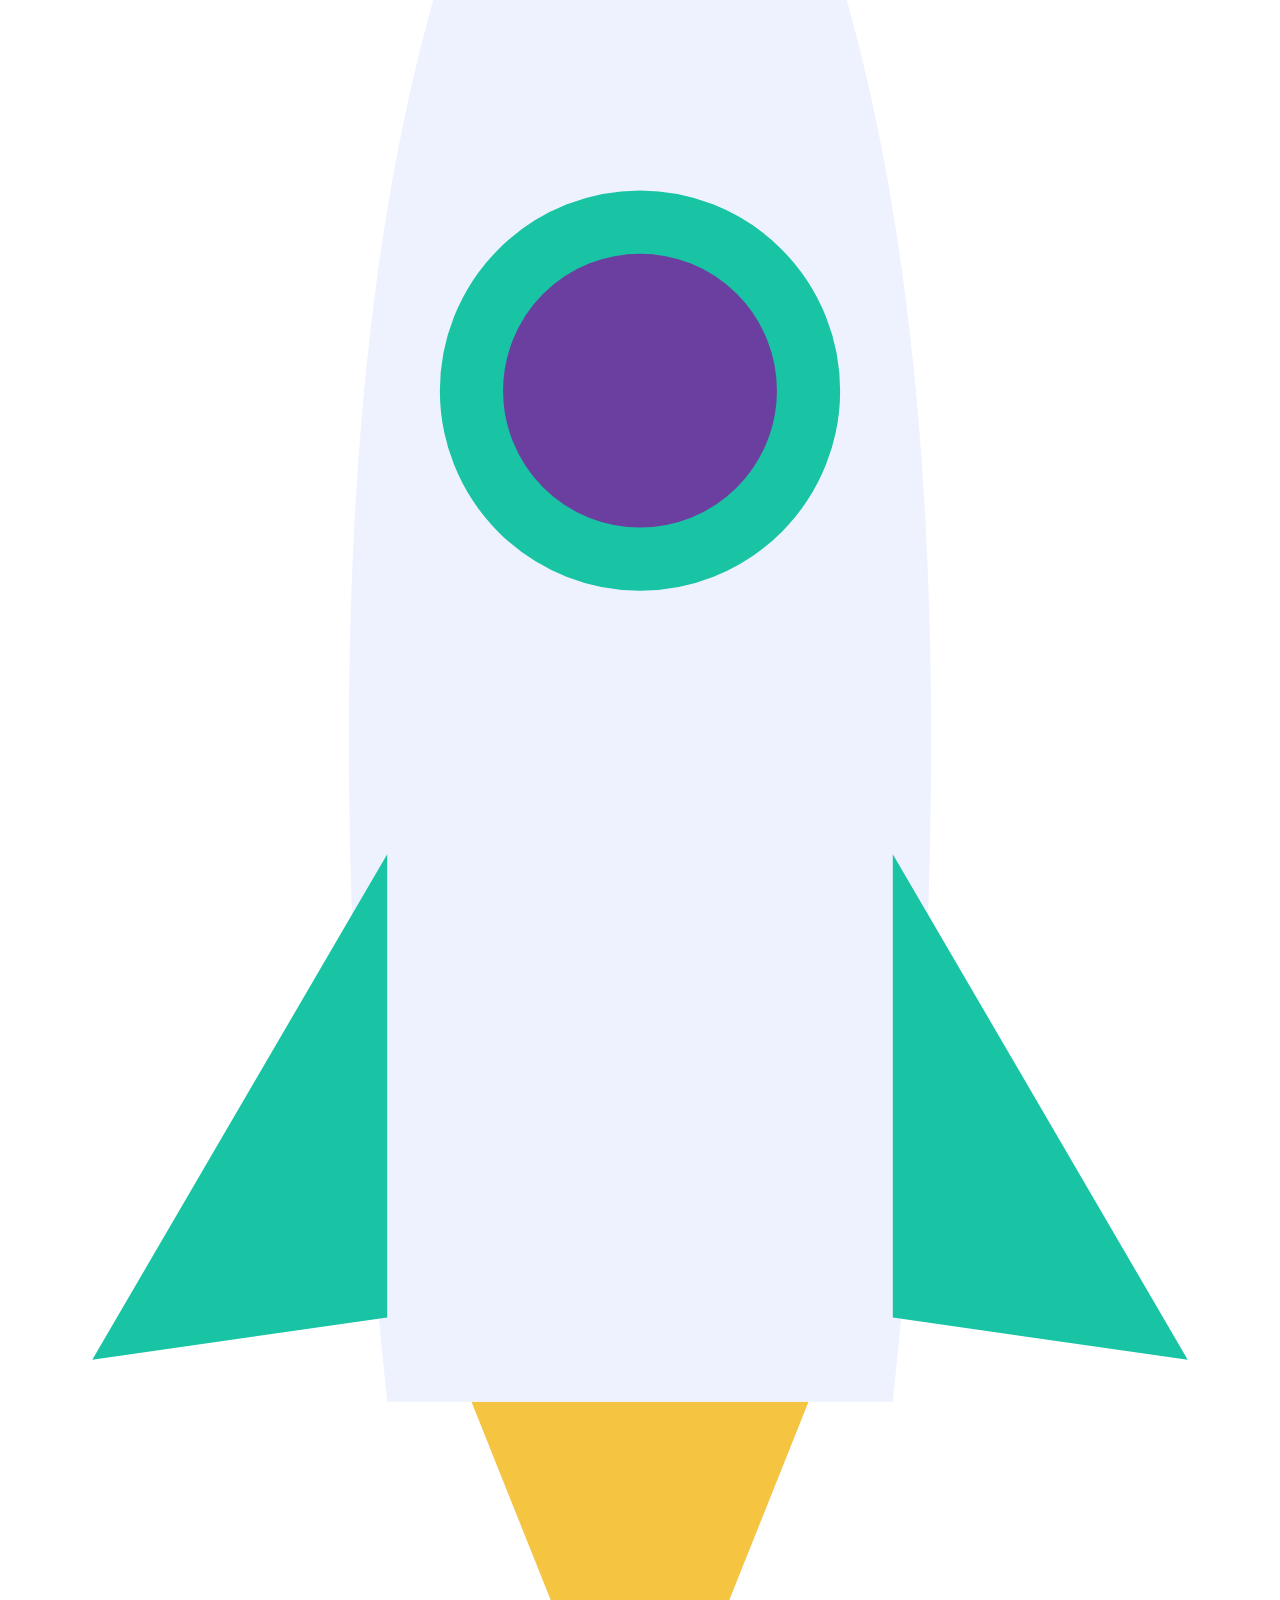
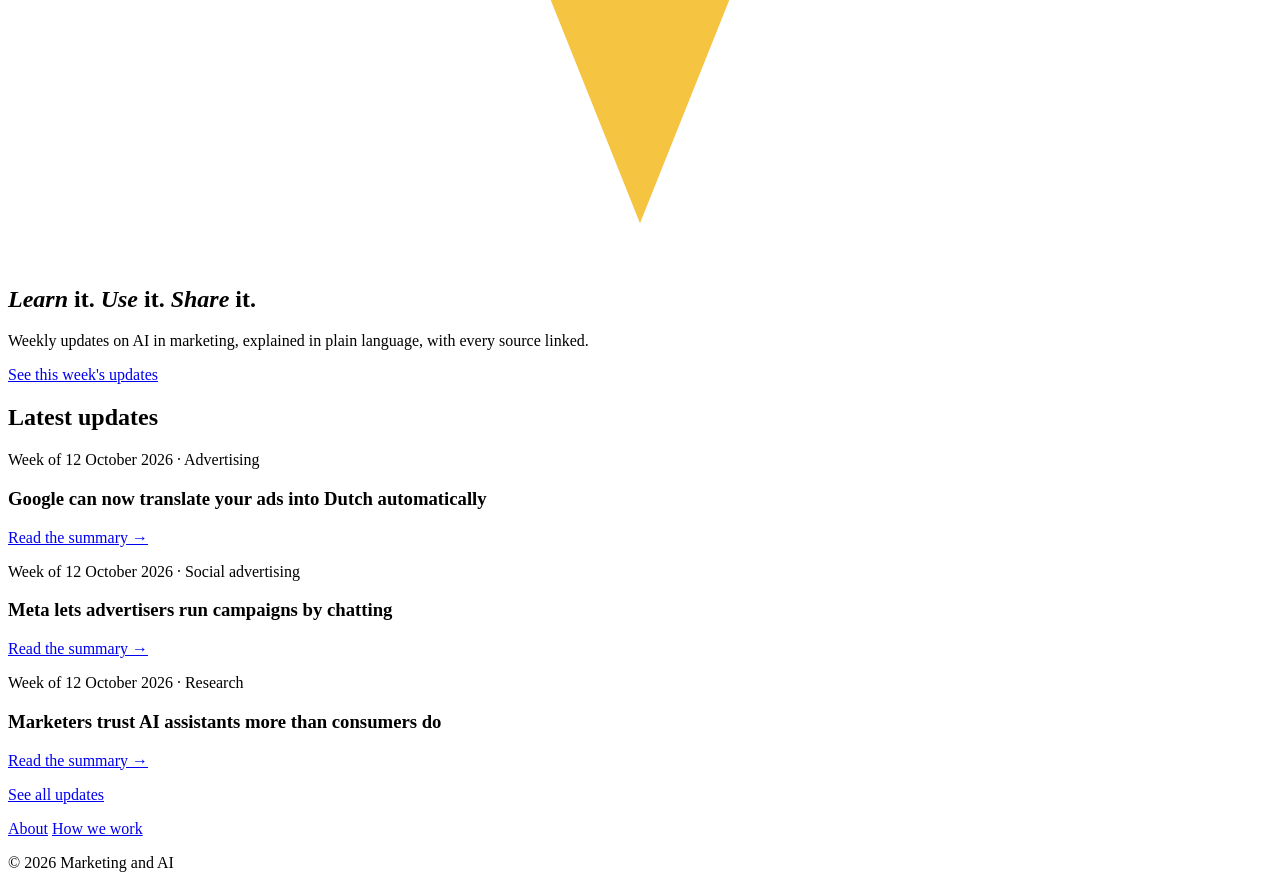
==== commit ae027e45: "Update index.html" ====
--- a/index.html
+++ b/index.html
@@ -1,12 +1,7 @@
 9<!DOCTYPE html>
 <html lang="en">
-<head>
-  <meta charset="UTF-8">
-  <meta name="viewport" content="width=device-width, initial-scale=1">
-  <title>Marketing and AI | Learn it. Use it. Share it.</title>
-  <meta name="description" content="Weekly updates on AI in marketing, explained in plain language, with every source linked.">
-  <link rel="stylesheet" href="style.css">
-</head>
+  <!-- MENU AND BREADCRUMB: filled in by menu.js -->
+  <div id="site-header"></div>
   <!-- Cloudflare Web Analytics --><script type='module' src='https://static.cloudflareinsights.com/beacon.min.js' data-cf-beacon='{"token": "c63829bfea0d47c79f9a91db8008874c"}'></script><!-- End Cloudflare Web Analytics -->
 
 <body>
@@ -78,3 +73,40 @@
 
   </section>
   <!-- END OF HERO -->
+  
+  <!-- MAIN: the three newest update headlines, linking to the full Updates page -->
+  <main>
+    <h2>Latest updates</h2>
+
+    <div class="card">
+      <p class="update-meta">Week of 12 October 2026 · Advertising</p>
+      <h3>Google can now translate your ads into Dutch automatically</h3>
+      <p class="source"><a href="updates.html">Read the summary →</a></p>
+    </div>
+
+    <div class="card">
+      <p class="update-meta">Week of 12 October 2026 · Social advertising</p>
+      <h3>Meta lets advertisers run campaigns by chatting</h3>
+      <p class="source"><a href="updates.html">Read the summary →</a></p>
+    </div>
+
+    <div class="card">
+      <p class="update-meta">Week of 12 October 2026 · Research</p>
+      <h3>Marketers trust AI assistants more than consumers do</h3>
+      <p class="source"><a href="updates.html">Read the summary →</a></p>
+    </div>
+
+    <p><a class="button" href="updates.html">See all updates</a></p>
+  </main>
+
+  <!-- FOOTER: filled in by menu.js -->
+  <div id="site-footer"></div>
+
+  <!-- SHARED MENU: builds the menu, breadcrumb and footer -->
+  <script src="menu.js"></script>
+
+  <!-- ANALYTICS: counts visits to this page in Cloudflare -->
+  <!-- Cloudflare Web Analytics --><script type='module' src='https://static.cloudflareinsights.com/beacon.min.js' data-cf-beacon='{"token": "c63829bfea0d47c79f9a91db8008874c"}'></script><!-- End Cloudflare Web Analytics -->
+
+</body>
+</html>
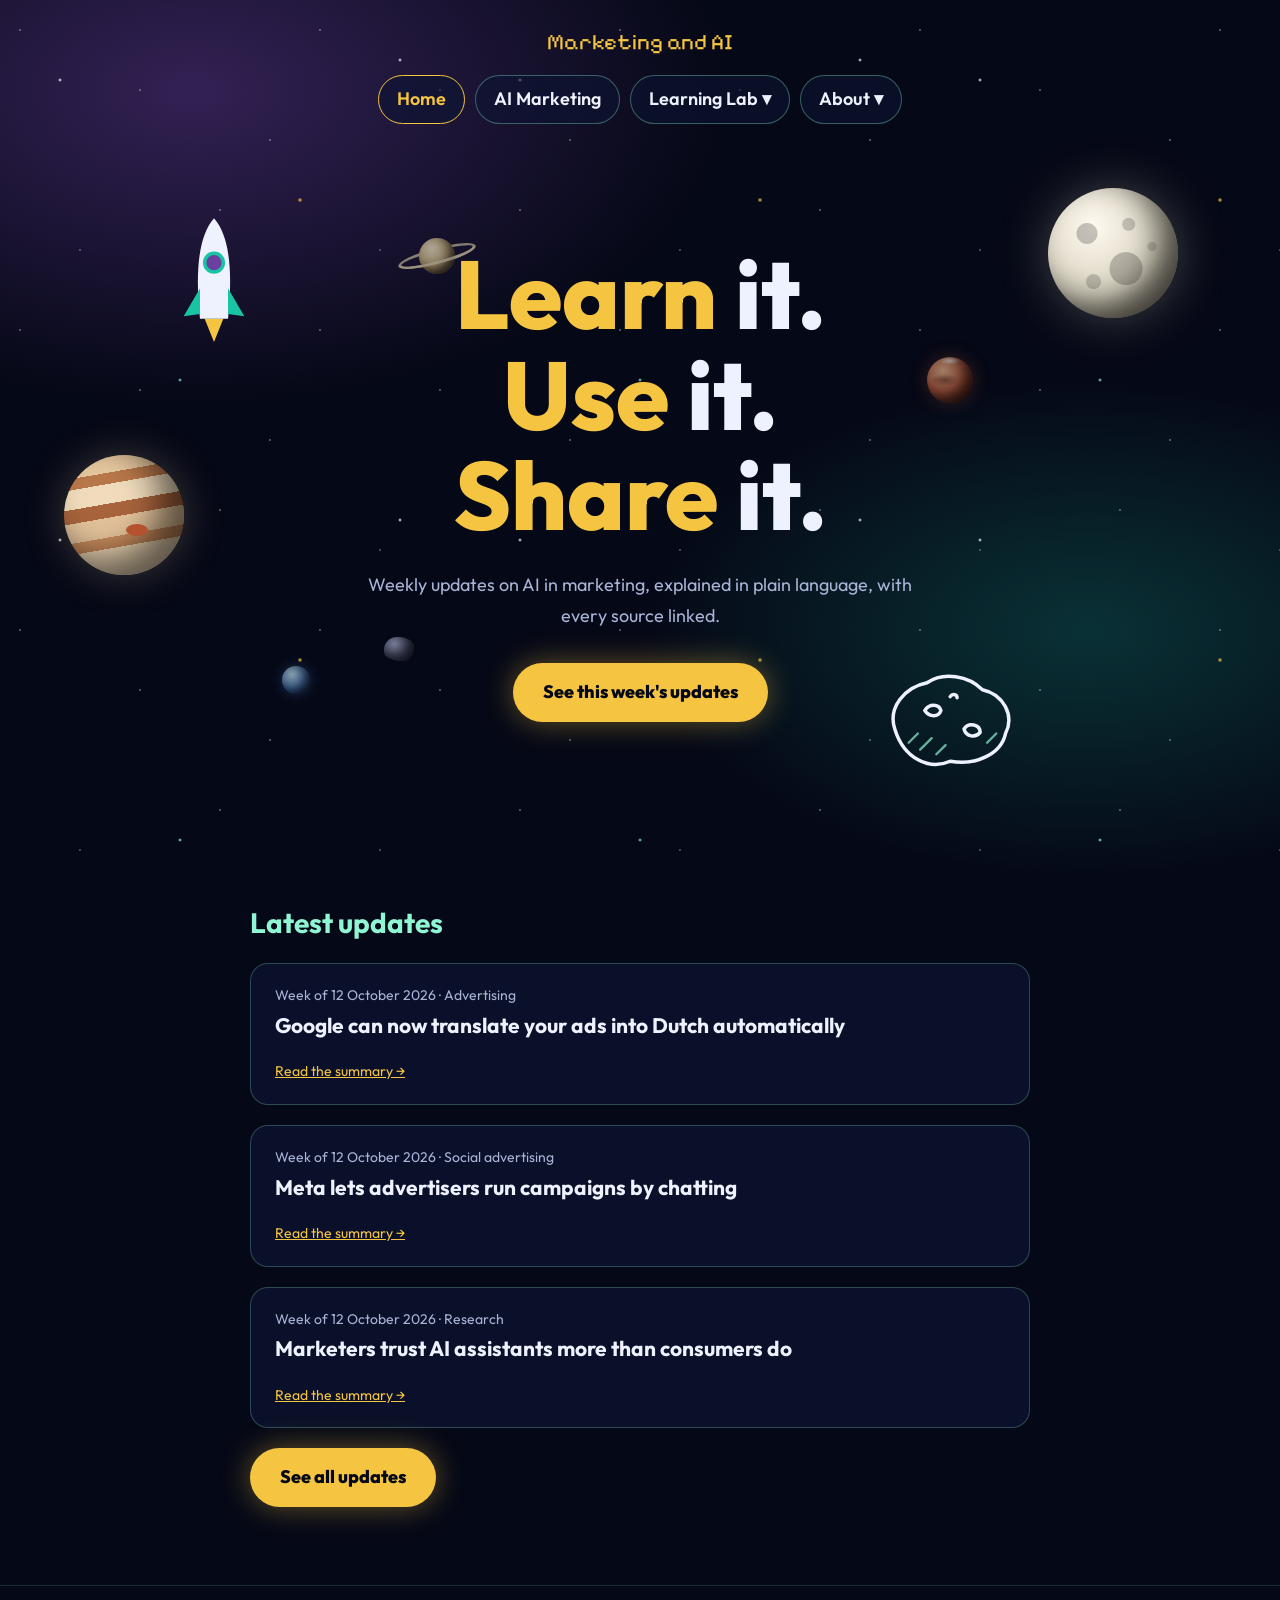
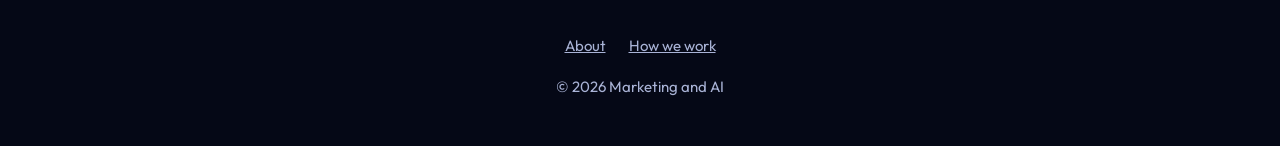
==== commit a9d0aab6: "Update index.html" ====
--- a/index.html
+++ b/index.html
@@ -1,44 +1,33 @@
-9<!DOCTYPE html>
+<!DOCTYPE html>
 <html lang="en">
+<!-- HEAD: information for the browser and Google, not shown on the page -->
+<head>
+  <meta charset="UTF-8">
+  <meta name="viewport" content="width=device-width, initial-scale=1">
+  <title>Marketing and AI | Learn it. Use it. Share it.</title>
+  <meta name="description" content="Weekly updates on AI in marketing, explained in plain language, with every source linked.">
+  <!-- Connects this page to the design file. Without this line the page shows unstyled -->
+  <link rel="stylesheet" href="style.css">
+</head>
+<body>
   <!-- MENU AND BREADCRUMB: filled in by menu.js -->
   <div id="site-header"></div>
-  <!-- Cloudflare Web Analytics --><script type='module' src='https://static.cloudflareinsights.com/beacon.min.js' data-cf-beacon='{"token": "c63829bfea0d47c79f9a91db8008874c"}'></script><!-- End Cloudflare Web Analytics -->
 
-<body>
-  <header>
-    <a href="index.html" class="logo">Marketing and AI</a>
-    <nav>
-      <a href="updates.html">AI Marketing</a>
-      <a href="design-lab.html">Design Lab</a>
-      <a href="discoveries.html">Discoveries</a>
-      <a href="about.html">About</a>
-    </nav>
-  </header>
-
-    <!-- HERO: the big opening area of the homepage. Everything inside floats behind the headline. -->
+  <!-- HERO: the big opening area. Everything inside floats behind the headline -->
   <section class="hero">
-
-    <!-- FAR LAYER: small, faded, slightly blurred and slow-moving, so these look far away -->
-    <!-- Neptune: tiny blue planet, the farthest away -->
+    <!-- Far layer: small, faded, slow -->
     <div class="planet far neptune"></div>
-    <!-- Mars: small red planet in the distance -->
     <div class="planet far mars"></div>
-    <!-- Saturn: a ball with a ring. The ring is split in two (back and front) so it seems to wrap around the planet -->
     <div class="far saturn" style="position:absolute">
       <div class="ring"></div>
       <div class="ball"></div>
       <div class="ring front"></div>
     </div>
 
-    <!-- MIDDLE AND NEAR LAYER: bigger, sharper, and moving more, so these look closer -->
-    <!-- Jupiter: striped planet on the left -->
+    <!-- Middle and near layers: bigger, sharper, more movement -->
     <div class="planet float jupiter"></div>
-    <!-- Moon: cratered moon on the right -->
     <div class="planet float moon"></div>
-    <!-- A small grey asteroid -->
     <div class="float asteroid a2"></div>
-
-    <!-- Doodle rock: a hand-drawn outline made with SVG (a drawing written in code). Each path is one line of the drawing -->
     <svg class="doodle" viewBox="0 0 130 100" aria-hidden="true">
       <path d="M18 58 C12 40 26 22 46 18 C60 8 82 12 94 24 C112 28 122 46 114 62 C110 80 88 90 66 86 C48 94 26 84 18 58 Z"/>
       <path d="M44 42 C48 36 56 36 58 42 C56 48 48 48 44 42 Z"/>
@@ -46,34 +35,25 @@
       <path d="M66 30 C68 27 72 28 72 31"/>
       <path class="shade" d="M30 70 L38 62 M40 76 L50 66 M54 80 L62 72 M98 70 L106 62"/>
     </svg>
-
-    <!-- Rocket: also an SVG drawing. Parts in order: flame (flickers), body, fins, window -->
     <svg class="float rocket" viewBox="0 0 60 110" aria-hidden="true">
       <path class="flame" d="M22 88 L30 108 L38 88 Z" fill="#f5c542"/>
       <path d="M30 2 C44 18 46 50 42 88 L18 88 C14 50 16 18 30 2 Z" fill="#eef2ff"/>
       <path d="M18 62 L4 86 L18 84 Z M42 62 L56 86 L42 84 Z" fill="#19c4a4"/>
       <circle cx="30" cy="40" r="8" fill="#6b3fa0" stroke="#19c4a4" stroke-width="3"/>
     </svg>
-
-    <!-- Shooting star: a thin line of light that crosses the sky every few seconds -->
     <div class="shooting-star"></div>
 
-    <!-- HEADLINE: three lines that appear one after another. "em" marks the words shown in gold -->
+    <!-- HEADLINE: three lines that appear one after another. "em" marks the words in gold -->
     <h1>
       <span><em>Learn</em> it.</span>
       <span><em>Use</em> it.</span>
       <span><em>Share</em> it.</span>
     </h1>
+    <!-- SUBLINE AND BUTTON: what visitors get, and where to go next -->
+    <p>Weekly updates on AI in marketing, explained in plain language, with every source linked.</p>
+    <a class="button" href="updates.html">See this week's updates</a>
+  </section>
 
-    <!-- SUBLINE: one sentence telling visitors what they get -->
-    <p>Weekly updates on AI in marketing, explained in plain language, with every source linked.</p>
-
-    <!-- BUTTON: the main call to action, leading to the Updates page -->
-    <a class="button" href="updates.html">See this week's updates</a>
-
-  </section>
-  <!-- END OF HERO -->
-  
   <!-- MAIN: the three newest update headlines, linking to the full Updates page -->
   <main>
     <h2>Latest updates</h2>
@@ -102,7 +82,7 @@
   <!-- FOOTER: filled in by menu.js -->
   <div id="site-footer"></div>
 
-  <!-- SHARED MENU: builds the menu, breadcrumb and footer -->
+  <!-- SHARED MENU: builds the menu, breadcrumb and footer above -->
   <script src="menu.js"></script>
 
   <!-- ANALYTICS: counts visits to this page in Cloudflare -->
--- a/style.css
+++ b/style.css
@@ -0,0 +1,632 @@
+@import url('https://fonts.googleapis.com/css2?family=Outfit:wght@400;600;800&family=Pixelify+Sans:wght@700&display=swap');
+
+/* Brand colours */
+:root {
+  --space: #050816;
+  --navy: #0d1433;
+  --purple: #6b3fa0;
+  --teal: #19c4a4;
+  --mint: #8ff5d2;
+  --gold: #f5c542;
+  --text: #eef2ff;
+  --muted: #a9b3d6;
+}
+
+* { box-sizing: border-box; }
+
+/* Deep space with two nebula clouds */
+body {
+  margin: 0;
+  min-height: 100vh;
+  font-family: 'Outfit', Arial, sans-serif;
+  font-size: 18px;
+  line-height: 1.7;
+  color: var(--text);
+  background:
+    radial-gradient(ellipse 60% 50% at 15% 10%, rgba(107,63,160,0.45), transparent 70%),
+    radial-gradient(ellipse 50% 40% at 85% 70%, rgba(25,196,164,0.22), transparent 70%),
+    var(--space);
+  background-attachment: fixed;
+}
+
+/* Two layers of stars on every page: small drifting ones and bigger twinkling ones */
+body::before,
+body::after {
+  content: "";
+  position: fixed;
+  inset: 0;
+  z-index: -1;
+  pointer-events: none;
+}
+body::before {
+  background-image:
+    radial-gradient(1px 1px at 20px 30px, #ffffff, transparent),
+    radial-gradient(1px 1px at 140px 90px, #ffffff, transparent),
+    radial-gradient(1px 1px at 220px 210px, #ffffff, transparent),
+    radial-gradient(1px 1px at 80px 250px, #cfd8ff, transparent),
+    radial-gradient(1px 1px at 270px 140px, #ffffff, transparent);
+  background-size: 300px 300px;
+  animation: drift 120s linear infinite;
+}
+body::after {
+  background-image:
+    radial-gradient(2px 2px at 60px 80px, #ffffff, transparent),
+    radial-gradient(2.5px 2.5px at 300px 200px, var(--gold), transparent),
+    radial-gradient(2px 2px at 180px 380px, var(--mint), transparent),
+    radial-gradient(2px 2px at 400px 60px, #ffffff, transparent);
+  background-size: 460px 460px;
+  animation: drift 200s linear infinite, twinkle 3s ease-in-out infinite alternate;
+}
+@keyframes drift {
+  from { background-position: 0 0; }
+  to { background-position: -600px 300px; }
+}
+@keyframes twinkle {
+  from { opacity: 1; }
+  to { opacity: 0.3; }
+}
+
+/* Top: logo and centred menu */
+header {
+  text-align: center;
+  padding: 24px 16px 8px;
+  position: relative;
+  z-index: 2;
+}
+.logo {
+  font-family: 'Pixelify Sans', monospace;
+  font-size: 22px;
+  color: var(--gold);
+  text-decoration: none;
+}
+nav {
+  margin-top: 14px;
+  display: flex;
+  justify-content: center;
+  flex-wrap: wrap;
+  gap: 10px;
+}
+nav a {
+  color: var(--text);
+  text-decoration: none;
+  font-weight: 600;
+  padding: 8px 18px;
+  border: 1px solid rgba(143,245,210,0.35);
+  border-radius: 999px;
+  background: rgba(13,20,51,0.6);
+  transition: all 0.2s;
+}
+nav a:hover {
+  border-color: var(--gold);
+  color: var(--gold);
+}
+
+/* Hero section */
+.hero {
+  position: relative;
+  overflow: hidden;
+  min-height: 78vh;
+  display: flex;
+  flex-direction: column;
+  align-items: center;
+  justify-content: center;
+  text-align: center;
+  padding: 40px 20px;
+}
+.hero h1 {
+  font-size: clamp(44px, 9vw, 96px);
+  font-weight: 800;
+  line-height: 1.05;
+  margin: 0 0 24px;
+  position: relative;
+  z-index: 2;
+}
+.hero h1 span {
+  display: block;
+  opacity: 0;
+  animation: appear 0.8s ease-out forwards;
+}
+.hero h1 span:nth-child(2) { animation-delay: 0.8s; }
+.hero h1 span:nth-child(3) { animation-delay: 1.6s; }
+.hero h1 em {
+  font-style: normal;
+  color: var(--gold);
+}
+.hero p {
+  max-width: 560px;
+  color: var(--muted);
+  margin: 0 0 32px;
+  position: relative;
+  z-index: 2;
+}
+@keyframes appear {
+  from { opacity: 0; transform: translateY(20px); }
+  to { opacity: 1; transform: translateY(0); }
+}
+
+/* The gold button */
+.button {
+  display: inline-block;
+  position: relative;
+  z-index: 2;
+  background: var(--gold);
+  color: var(--space);
+  font-weight: 800;
+  text-decoration: none;
+  padding: 14px 30px;
+  border-radius: 999px;
+  box-shadow: 0 0 30px rgba(245,197,66,0.4);
+  transition: transform 0.2s;
+}
+.button:hover { transform: translateY(-3px); }
+
+/* Everything that floats. Near objects move more, far objects move less */
+.float {
+  position: absolute;
+  animation: float 6s ease-in-out infinite;
+}
+@keyframes float {
+  0%, 100% { transform: translateY(0) rotate(0deg); }
+  50% { transform: translateY(-24px) rotate(4deg); }
+}
+
+/* Far layer: small, dimmer, slightly blurred, slow. This creates the sense of distance */
+.far {
+  filter: blur(0.6px) saturate(0.7) brightness(0.8);
+  opacity: 0.85;
+  animation: float-far 16s ease-in-out infinite;
+}
+@keyframes float-far {
+  0%, 100% { transform: translateY(0); }
+  50% { transform: translateY(-6px); }
+}
+
+/* Planet base: round, lit from the top left */
+.planet {
+  position: absolute;
+  border-radius: 50%;
+}
+
+/* Moon (near, right): craters and shadow */
+.moon {
+  width: 130px;
+  height: 130px;
+  top: 8%;
+  right: 8%;
+  background:
+    radial-gradient(circle at 30% 35%, rgba(0,0,0,0.22) 10px, transparent 11px),
+    radial-gradient(circle at 62% 28%, rgba(0,0,0,0.18) 6px, transparent 7px),
+    radial-gradient(circle at 60% 62%, rgba(0,0,0,0.22) 16px, transparent 17px),
+    radial-gradient(circle at 35% 72%, rgba(0,0,0,0.18) 7px, transparent 8px),
+    radial-gradient(circle at 80% 45%, rgba(0,0,0,0.15) 4px, transparent 5px),
+    radial-gradient(circle at 35% 30%, #fffaf0, #d8d2c0 55%, #7d7868);
+  box-shadow: inset -18px -14px 30px rgba(0,0,0,0.6), 0 0 50px rgba(255,248,220,0.25);
+  animation-duration: 9s;
+}
+
+/* Jupiter (middle distance, left): striped bands */
+.jupiter {
+  width: 120px;
+  height: 120px;
+  top: 46%;
+  left: 5%;
+  background:
+    linear-gradient(170deg,
+      #e8c9a0 0%, #e8c9a0 18%,
+      #b9784a 18%, #b9784a 26%,
+      #f0dcbc 26%, #f0dcbc 40%,
+      #a8643c 40%, #a8643c 50%,
+      #e2c29a 50%, #e2c29a 64%,
+      #c4885a 64%, #c4885a 72%,
+      #efd8b6 72%, #efd8b6 100%);
+  box-shadow: inset -22px -16px 34px rgba(0,0,0,0.6), 0 0 40px rgba(232,201,160,0.25);
+  animation-duration: 8s;
+  animation-delay: -3s;
+}
+.jupiter::after {
+  content: "";
+  position: absolute;
+  width: 22px;
+  height: 12px;
+  border-radius: 50%;
+  background: #b4512e;
+  top: 58%;
+  left: 52%;
+}
+
+/* Mars (far): small red dot in the distance */
+.mars {
+  width: 46px;
+  height: 46px;
+  top: 32%;
+  right: 24%;
+  background:
+    radial-gradient(ellipse 10px 4px at 50% 8%, rgba(255,255,255,0.8), transparent),
+    radial-gradient(ellipse 14px 6px at 38% 50%, rgba(90,25,10,0.5), transparent),
+    radial-gradient(circle at 35% 30%, #ffb27a, #d9532b 50%, #6e1f0c 85%);
+  box-shadow: inset -8px -6px 12px rgba(0,0,0,0.55), 0 0 20px rgba(217,83,43,0.4);
+}
+
+/* Saturn (far): small, with a ring */
+.saturn {
+  width: 80px;
+  height: 80px;
+  top: 12%;
+  left: 31%;
+}
+.saturn .ball {
+  position: absolute;
+  inset: 22px;
+  border-radius: 50%;
+  background: radial-gradient(circle at 35% 30%, #fff0c2, #d8b46a 50%, #6b5224 85%);
+  box-shadow: inset -6px -5px 10px rgba(0,0,0,0.55);
+}
+.saturn .ring {
+  position: absolute;
+  left: 0;
+  right: 0;
+  top: 32px;
+  height: 16px;
+  border-radius: 50%;
+  border: 3px solid rgba(240,220,170,0.8);
+  transform: rotate(-15deg);
+}
+.saturn .ring.front {
+  clip-path: inset(50% 0 0 0);
+}
+
+/* Neptune (farthest): tiny blue dot */
+.neptune {
+  width: 28px;
+  height: 28px;
+  bottom: 20%;
+  left: 22%;
+  background: radial-gradient(circle at 35% 30%, #b8e6ff, #3a7bd5 55%, #13275c 90%);
+  box-shadow: inset -5px -4px 8px rgba(0,0,0,0.5), 0 0 14px rgba(58,123,213,0.5);
+}
+
+/* Hand-drawn doodle rock (near) */
+.doodle {
+  position: absolute;
+  width: 150px;
+  bottom: 8%;
+  right: 20%;
+  animation: tumble 12s ease-in-out infinite;
+}
+.doodle path {
+  fill: none;
+  stroke: #eef2ff;
+  stroke-width: 3;
+  stroke-linecap: round;
+  stroke-linejoin: round;
+}
+.doodle .shade {
+  stroke: var(--mint);
+  stroke-width: 2;
+  opacity: 0.7;
+}
+@keyframes tumble {
+  0%, 100% { transform: translateY(0) rotate(-6deg); }
+  50% { transform: translateY(-18px) rotate(8deg); }
+}
+
+/* Rocket (nearest) */
+.rocket {
+  width: 70px;
+  top: 12%;
+  left: 14%;
+  animation-duration: 5s;
+}
+.rocket .flame {
+  transform-box: fill-box;
+  transform-origin: top center;
+  animation: flicker 0.15s ease-in-out infinite alternate;
+}
+@keyframes flicker {
+  from { transform: scaleY(1); }
+  to { transform: scaleY(1.35); }
+}
+
+/* Small asteroids */
+.asteroid {
+  background: radial-gradient(circle at 35% 30%, #7a7f99, #3a3f58 60%, #1c1f30);
+  box-shadow: inset -6px -6px 12px rgba(0,0,0,0.6);
+  border-radius: 45% 55% 40% 60% / 55% 45% 60% 40%;
+}
+.a2 { width: 30px; height: 24px; top: 72%; left: 30%; animation-delay: -4s; }
+
+/* Shooting star */
+.shooting-star {
+  position: absolute;
+  top: 12%;
+  left: 70%;
+  width: 160px;
+  height: 2px;
+  background: linear-gradient(90deg, #ffffff, transparent);
+  transform: rotate(-35deg);
+  opacity: 0;
+  animation: shoot 7s ease-in infinite;
+  animation-delay: 2s;
+}
+@keyframes shoot {
+  0% { opacity: 0; translate: 0 0; }
+  2% { opacity: 1; }
+  12% { opacity: 0; translate: -500px 350px; }
+  100% { opacity: 0; translate: -500px 350px; }
+}
+
+/* Normal page content */
+main {
+  max-width: 820px;
+  margin: 0 auto;
+  padding: 32px 20px 60px;
+  position: relative;
+  z-index: 2;
+}
+main h1 {
+  font-size: 40px;
+  color: var(--gold);
+  line-height: 1.2;
+}
+h2 {
+  font-size: 28px;
+  color: var(--mint);
+  line-height: 1.2;
+  margin-top: 40px;
+}
+h3 {
+  font-size: 21px;
+  line-height: 1.3;
+}
+a { color: var(--gold); }
+.card {
+  background: rgba(13,20,51,0.7);
+  border: 1px solid rgba(143,245,210,0.25);
+  border-radius: 18px;
+  padding: 20px 24px;
+  margin-bottom: 20px;
+}
+footer {
+  text-align: center;
+  padding: 32px 20px;
+  color: var(--muted);
+  font-size: 15px;
+  border-top: 1px solid rgba(143,245,210,0.15);
+}
+footer a {
+  color: var(--muted);
+  margin: 0 10px;
+}
+
+/* Phones: smaller and fewer objects, kept inside the screen */
+@media (max-width: 600px) {
+  .hero { min-height: auto; padding: 110px 20px 80px; }
+  .moon { width: 80px; height: 80px; top: 30px; right: -15px; }
+  .rocket { width: 42px; top: 40px; left: 8%; }
+  .jupiter { width: 60px; height: 60px; top: auto; bottom: 30px; left: -10px; }
+  .jupiter::after { width: 12px; height: 7px; }
+  .mars { width: 24px; height: 24px; top: 50px; right: 34%; }
+  .saturn, .neptune, .doodle, .a2 { display: none; }
+}
+
+/* Respect visitors who switch off animations */
+@media (prefers-reduced-motion: reduce) {
+  *, *::before, *::after { animation: none !important; }
+  .hero h1 span { opacity: 1; }
+}
+
+/* ===== MODEL EXPLORER: interactive model cards ===== */
+
+/* Intro text above the model */
+.model-intro {
+  color: var(--muted);
+  max-width: 640px;
+}
+.tag {
+  display: inline-block;
+  font-size: 14px;
+  font-weight: 600;
+  color: var(--space);
+  background: var(--mint);
+  padding: 2px 12px;
+  border-radius: 999px;
+}
+
+/* The pyramid: rows of clickable blocks, each row narrower than the one below */
+.pyramid {
+  display: flex;
+  flex-direction: column;
+  align-items: center;
+  gap: 8px;
+  margin: 32px 0 12px;
+}
+.pyramid-row {
+  display: flex;
+  gap: 8px;
+  justify-content: center;
+}
+.row-1 { width: 34%; }
+.row-2 { width: 56%; }
+.row-3 { width: 78%; }
+.row-4 { width: 100%; }
+
+.block {
+  flex: 1;
+  font-family: 'Outfit', Arial, sans-serif;
+  font-size: 16px;
+  font-weight: 600;
+  color: var(--text);
+  background: rgba(13,20,51,0.8);
+  border: 2px solid rgba(143,245,210,0.4);
+  border-radius: 12px;
+  padding: 14px 8px;
+  cursor: pointer;
+  transition: all 0.2s;
+}
+.block:hover {
+  border-color: var(--gold);
+  transform: translateY(-2px);
+}
+/* The block that is currently open */
+.block.active {
+  background: var(--gold);
+  color: var(--space);
+  border-color: var(--gold);
+  box-shadow: 0 0 24px rgba(245,197,66,0.45);
+}
+
+/* Labels under the pyramid: rational left, emotional right */
+.routes {
+  display: flex;
+  justify-content: space-between;
+  font-size: 14px;
+  color: var(--muted);
+  margin-bottom: 28px;
+}
+
+/* Side labels for each level (shown on bigger screens) */
+.levels {
+  list-style: none;
+  padding: 0;
+  margin: 0 0 24px;
+  color: var(--muted);
+  font-size: 15px;
+}
+.levels li { margin-bottom: 4px; }
+.levels strong { color: var(--mint); }
+
+/* The info panel that opens when a block is clicked */
+.panel h3 {
+  color: var(--gold);
+  margin-top: 0;
+}
+.panel h4 {
+  color: var(--mint);
+  margin: 18px 0 4px;
+  font-size: 17px;
+}
+.panel p { margin: 0; }
+
+@media (max-width: 600px) {
+  .row-1 { width: 50%; }
+  .row-2 { width: 74%; }
+  .row-3 { width: 92%; }
+  .block { font-size: 14px; padding: 12px 4px; }
+}
+
+/* ===== UPDATES: weekly news cards ===== */
+.update-meta {
+  font-size: 14px;
+  color: var(--muted);
+  margin: 0 0 4px;
+}
+.card h3 { margin-top: 4px; }
+.why {
+  border-left: 3px solid var(--gold);
+  padding-left: 12px;
+  margin: 12px 0;
+}
+.why strong { color: var(--gold); }
+.source {
+  font-size: 14px;
+  color: var(--muted);
+  margin-bottom: 0;
+}
+
+/* ===== SHARED MENU: dropdowns, current page, breadcrumb ===== */
+
+/* Keep the menu above the floating planets */
+header {
+  z-index: 10;
+}
+
+/* Menu buttons that open a dropdown look the same as normal menu links */
+.dropdown-toggle {
+  font-family: 'Outfit', Arial, sans-serif;
+  font-size: 18px;
+  font-weight: 600;
+  line-height: 1.7;
+  color: var(--text);
+  padding: 8px 18px;
+  border: 1px solid rgba(143,245,210,0.35);
+  border-radius: 999px;
+  background: rgba(13,20,51,0.6);
+  cursor: pointer;
+  transition: all 0.2s;
+}
+.dropdown-toggle:hover {
+  border-color: var(--gold);
+  color: var(--gold);
+}
+
+/* The page you are on: gold text and border */
+nav a.current,
+.dropdown-toggle.current {
+  color: var(--gold);
+  border-color: var(--gold);
+}
+
+/* A dropdown sits under its button and is hidden until opened */
+.menu-item {
+  position: relative;
+}
+.dropdown {
+  display: none;
+  position: absolute;
+  top: calc(100% + 8px);
+  left: 50%;
+  transform: translateX(-50%);
+  min-width: 230px;
+  background: var(--navy);
+  border: 1px solid rgba(143,245,210,0.35);
+  border-radius: 16px;
+  padding: 8px;
+  box-shadow: 0 12px 30px rgba(0,0,0,0.5);
+  text-align: left;
+}
+.menu-item.open .dropdown {
+  display: block;
+}
+
+/* Links inside a dropdown: full width, no pill border */
+.dropdown a,
+.dropdown .soon {
+  display: block;
+  border: none;
+  background: none;
+  border-radius: 10px;
+  padding: 10px 14px;
+  white-space: nowrap;
+}
+.dropdown a:hover {
+  background: rgba(143,245,210,0.1);
+}
+.dropdown .soon {
+  color: var(--muted);
+  opacity: 0.6;
+  cursor: default;
+}
+
+/* Breadcrumb: the small "Home › Section › Page" trail */
+.breadcrumb {
+  max-width: 820px;
+  margin: 16px auto 0;
+  padding: 0 20px;
+  font-size: 15px;
+  color: var(--muted);
+}
+.breadcrumb a {
+  color: var(--mint);
+  text-decoration: none;
+}
+.breadcrumb a:hover {
+  text-decoration: underline;
+}
+.breadcrumb .here {
+  color: var(--text);
+}
+
+/* Phones: slightly smaller menu buttons */
+@media (max-width: 600px) {
+  nav a, .dropdown-toggle { font-size: 16px; padding: 7px 14px; }
+}
